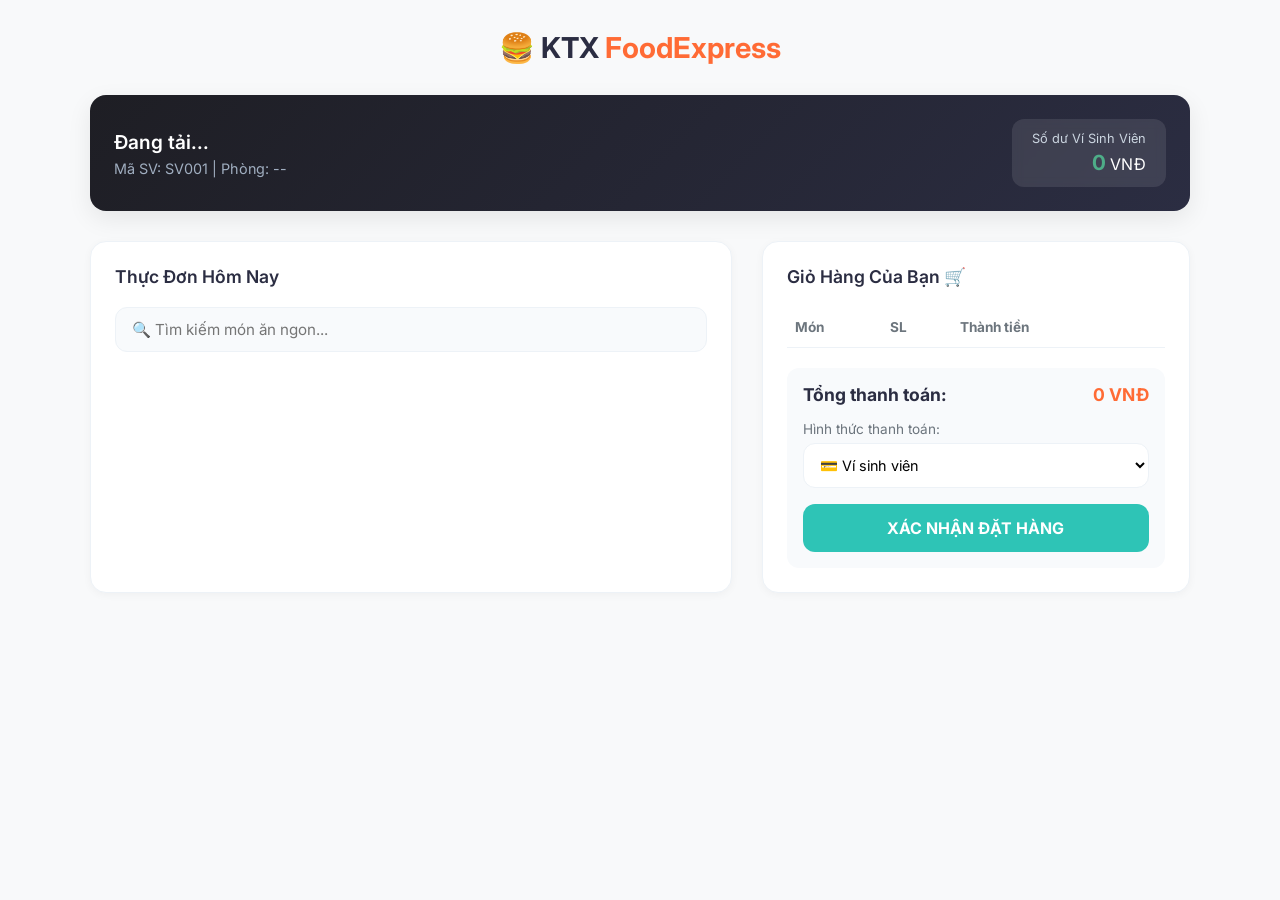
==== frontend/index.html @ 8445f42f "Fix errors and integrate backend with frontend" ====
<!DOCTYPE html>
<html lang="vi">
<head>
    <meta charset="UTF-8">
    <meta name="viewport" content="width=device-width, initial-scale=1.0">
    <title>KTX FoodExpress - Hệ Thống Đặt Đồ Ăn KTX</title>
    <link rel="stylesheet" href="style.css">
</head>
<body>

<div class="container">
    <h1 class="header-title">🍔 KTX <span>FoodExpress</span></h1>

    <div class="user-card">
        <div class="user-info">
            <h3 id="sv-name">Đang tải...</h3>
            <p>Mã SV: <span id="sv-id">SV001</span> | Phòng: <span id="sv-room">--</span></p>
        </div>
        <div class="user-balance">
            <label>Số dư Ví Sinh Viên</label>
            <strong id="sv-balance">0</strong> VNĐ
        </div>
    </div>

    <div class="main-layout">
        <div class="section-card">
            <div class="section-header">
                <h2 class="section-title">Thực Đơn Hôm Nay</h2>
            </div>
            <input type="text" id="search-box" class="search-input" placeholder="🔍 Tìm kiếm món ăn ngon..." onkeyup="searchFood()">
            <div id="food-list" class="food-grid"></div>
        </div>

        <div class="section-card">
            <div class="section-header">
                <h2 class="section-title">Giỏ Hàng Của Bạn 🛒</h2>
            </div>

            <table class="cart-table">
                <thead>
                <tr>
                    <th>Món</th>
                    <th>SL</th>
                    <th>Thành tiền</th>
                    <th></th>
                </tr>
                </thead>
                <tbody id="cart-items"></tbody>
            </table>

            <div class="checkout-box">
                <div class="total-row">
                    <span>Tổng thanh toán:</span>
                    <span id="cart-total" class="total-price">0 VNĐ</span>
                </div>

                <label style="font-size: 0.85rem; color: var(--text-muted); display: block; margin-bottom: 6px;">Hình thức thanh toán:</label>
                <select id="payment-method" class="payment-select">
                    <option value="WALLET">💳 Ví sinh viên</option>
                    <option value="CASH">💵 Tiền mặt khi nhận hàng</option>
                    <option value="BANK">🏦 Chuyển khoản ngân hàng</option>
                </select>

                <button onclick="checkout()" class="btn-checkout">XÁC NHẬN ĐẶT HÀNG</button>
            </div>
        </div>
    </div>
</div>

<script src="app.js"></script>
</body>
</html>
---- frontend/style.css ----
@import url('https://fonts.googleapis.com/css2?family=Inter:wght@300;400;500;600;700&display=swap');

:root {
    --primary-color: #ff6b35;
    --primary-hover: #e85a24;
    --bg-color: #f8f9fa;
    --card-bg: #ffffff;
    --text-main: #2b2d42;
    --text-muted: #6c757d;
    --border-color: #edf2f7;
    --success-color: #2ec4b6;
    --danger-color: #e63946;
    --shadow-sm: 0 2px 8px rgba(0,0,0,0.04);
    --shadow-md: 0 8px 24px rgba(0,0,0,0.08);
    --radius-lg: 16px;
    --radius-md: 12px;
}

* {
    box-sizing: border-box;
    margin: 0;
    padding: 0;
    font-family: 'Inter', sans-serif;
}

body {
    background-color: var(--bg-color);
    color: var(--text-main);
    padding: 30px 20px;
}

.container {
    max-width: 1100px;
    margin: 0 auto;
}

.header-title {
    text-align: center;
    margin-bottom: 30px;
    font-weight: 700;
    font-size: 1.8rem;
    color: var(--text-main);
}

.header-title span {
    color: var(--primary-color);
}

.user-card {
    background: linear-gradient(135deg, #1e1e24 0%, #2b2d42 100%);
    color: #fff;
    padding: 24px;
    border-radius: var(--radius-lg);
    box-shadow: var(--shadow-md);
    display: flex;
    justify-content: space-between;
    align-items: center;
    margin-bottom: 30px;
}

.user-info h3 {
    font-size: 1.2rem;
    margin-bottom: 6px;
    font-weight: 600;
}

.user-info p {
    color: #a0aec0;
    font-size: 0.9rem;
}

.user-balance {
    text-align: right;
    background: rgba(255, 255, 255, 0.1);
    padding: 12px 20px;
    border-radius: var(--radius-md);
    backdrop-filter: blur(5px);
}

.user-balance label {
    display: block;
    font-size: 0.8rem;
    color: #cbd5e0;
    margin-bottom: 4px;
}

.user-balance strong {
    font-size: 1.3rem;
    color: #4ead88;
}

.main-layout {
    display: grid;
    grid-template-columns: 1.8fr 1.2fr;
    gap: 30px;
}

@media (max-width: 850px) {
    .main-layout {
        grid-template-columns: 1fr;
    }
}

.section-card {
    background: var(--card-bg);
    padding: 24px;
    border-radius: var(--radius-lg);
    box-shadow: var(--shadow-sm);
    border: 1px solid var(--border-color);
    margin-bottom: 20px;
}

.section-header {
    display: flex;
    justify-content: space-between;
    align-items: center;
    margin-bottom: 20px;
}

.section-title {
    font-size: 1.1rem;
    font-weight: 600;
}

.search-input {
    width: 100%;
    padding: 12px 16px;
    border: 1px solid var(--border-color);
    border-radius: var(--radius-md);
    outline: none;
    font-size: 0.95rem;
    transition: all 0.2s;
    background: #f8fafc;
    margin-bottom: 20px;
}

.search-input:focus {
    border-color: var(--primary-color);
    background: #fff;
    box-shadow: 0 0 0 3px rgba(255, 107, 53, 0.15);
}

.food-grid {
    display: grid;
    grid-template-columns: repeat(auto-fill, minmax(210px, 1fr));
    gap: 16px;
}

.food-card {
    border: 1px solid var(--border-color);
    border-radius: var(--radius-md);
    padding: 16px;
    transition: all 0.25s ease;
    display: flex;
    flex-direction: column;
    justify-content: space-between;
    background: #fff;
}

.food-card:hover {
    transform: translateY(-4px);
    box-shadow: var(--shadow-md);
    border-color: transparent;
}

.food-title {
    font-weight: 600;
    font-size: 1rem;
    margin-bottom: 6px;
}

.food-price {
    font-weight: 700;
    color: var(--primary-color);
    font-size: 1.05rem;
    margin-bottom: 12px;
}

.btn-add {
    width: 100%;
    padding: 10px;
    background-color: var(--primary-color);
    color: white;
    border: none;
    border-radius: var(--radius-md);
    font-weight: 600;
    cursor: pointer;
    transition: background 0.2s;
}

.btn-add:hover {
    background-color: var(--primary-hover);
}

.btn-add:disabled {
    background-color: #cbd5e0;
    cursor: not-allowed;
}

.cart-table {
    width: 100%;
    border-collapse: collapse;
    margin-bottom: 20px;
}

.cart-table th {
    text-align: left;
    padding: 12px 8px;
    color: var(--text-muted);
    font-size: 0.85rem;
    border-bottom: 1px solid var(--border-color);
}

.cart-table td {
    padding: 12px 8px;
    font-size: 0.9rem;
    border-bottom: 1px solid var(--border-color);
}

.btn-delete {
    background: none;
    border: none;
    color: var(--danger-color);
    cursor: pointer;
    font-weight: 600;
    font-size: 0.85rem;
}

.checkout-box {
    background: #f8fafc;
    padding: 16px;
    border-radius: var(--radius-md);
    margin-top: 10px;
}

.total-row {
    display: flex;
    justify-content: space-between;
    font-size: 1.1rem;
    font-weight: 700;
    margin-bottom: 16px;
}

.total-price {
    color: var(--primary-color);
}

.payment-select {
    width: 100%;
    padding: 12px;
    border: 1px solid var(--border-color);
    border-radius: var(--radius-md);
    outline: none;
    margin-bottom: 16px;
    background: #fff;
    font-size: 0.9rem;
}

.btn-checkout {
    width: 100%;
    padding: 14px;
    background-color: var(--success-color);
    color: white;
    border: none;
    border-radius: var(--radius-md);
    font-size: 1rem;
    font-weight: 700;
    cursor: pointer;
    transition: opacity 0.2s;
}

.btn-checkout:hover {
    opacity: 0.9;
}
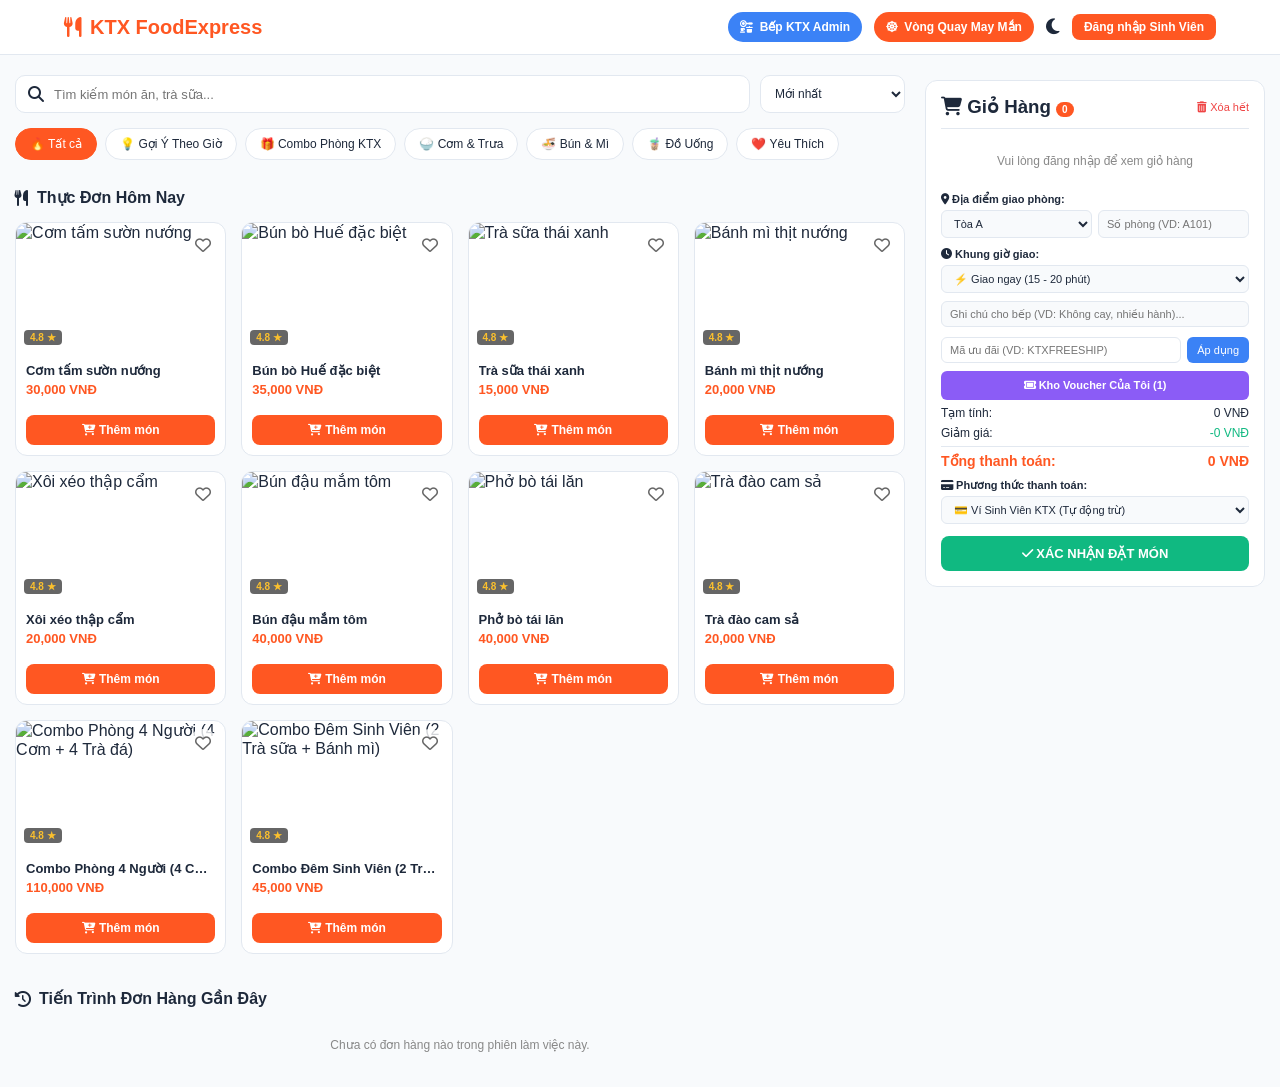
==== commit 54cb8570: "Update: Fix backend handlers, static files and UI integration" ====
--- a/frontend/index.html
+++ b/frontend/index.html
@@ -5,64 +5,291 @@
     <meta name="viewport" content="width=device-width, initial-scale=1.0">
     <title>KTX FoodExpress - Hệ Thống Đặt Đồ Ăn KTX</title>
     <link rel="stylesheet" href="style.css">
+    <link href="https://cdnjs.cloudflare.com/ajax/libs/font-awesome/6.4.0/css/all.min.css" rel="stylesheet">
 </head>
 <body>
+<div id="toast-container"></div>
+
+<header class="header">
+    <div class="header-left">
+        <div class="logo">
+            <i class="fa-solid fa-utensils"></i>
+            <span>KTX <strong>FoodExpress</strong></span>
+        </div>
+    </div>
+
+    <div class="header-right">
+        <a href="admin.html" class="btn-admin-link">
+            <i class="fa-solid fa-kitchen-set"></i> Bếp KTX Admin
+        </a>
+
+        <button class="btn-wheel" onclick="openWheelModal()">
+            <i class="fa-solid fa-dharmachakra"></i> Vòng Quay May Mắn
+        </button>
+
+        <button id="theme-btn" class="theme-toggle" onclick="toggleTheme()">
+            <i class="fa-solid fa-moon"></i>
+        </button>
+
+        <div id="auth-buttons">
+            <button class="btn-login" onclick="openLoginModal()">Đăng nhập Sinh Viên</button>
+        </div>
+
+        <div id="user-info" class="user-profile" style="display: none;">
+            <i class="fa-solid fa-circle-user avatar-icon"></i>
+            <div class="user-details">
+                <span id="sv-name" class="sv-name">--</span>
+                <small>MSSV: <span id="sv-id">--</span> | Phòng: <span id="sv-room">--</span></small>
+            </div>
+            <div class="wallet-badge" onclick="openWalletHistoryModal()">
+                <i class="fa-solid fa-wallet"></i>
+                <span id="sv-balance">0 VNĐ</span>
+            </div>
+            <button class="btn-topup" onclick="openTopupModal()"><i class="fa-solid fa-plus"></i> Nạp tiền</button>
+            <button class="btn-logout" onclick="logout()"><i class="fa-solid fa-right-from-bracket"></i></button>
+        </div>
+    </div>
+</header>
 
 <div class="container">
-    <h1 class="header-title">🍔 KTX <span>FoodExpress</span></h1>
-
-    <div class="user-card">
-        <div class="user-info">
-            <h3 id="sv-name">Đang tải...</h3>
-            <p>Mã SV: <span id="sv-id">SV001</span> | Phòng: <span id="sv-room">--</span></p>
-        </div>
-        <div class="user-balance">
-            <label>Số dư Ví Sinh Viên</label>
-            <strong id="sv-balance">0</strong> VNĐ
-        </div>
-    </div>
-
-    <div class="main-layout">
-        <div class="section-card">
-            <div class="section-header">
-                <h2 class="section-title">Thực Đơn Hôm Nay</h2>
-            </div>
-            <input type="text" id="search-box" class="search-input" placeholder="🔍 Tìm kiếm món ăn ngon..." onkeyup="searchFood()">
-            <div id="food-list" class="food-grid"></div>
-        </div>
-
-        <div class="section-card">
-            <div class="section-header">
-                <h2 class="section-title">Giỏ Hàng Của Bạn 🛒</h2>
-            </div>
-
-            <table class="cart-table">
-                <thead>
-                <tr>
-                    <th>Món</th>
-                    <th>SL</th>
-                    <th>Thành tiền</th>
-                    <th></th>
-                </tr>
-                </thead>
-                <tbody id="cart-items"></tbody>
-            </table>
-
-            <div class="checkout-box">
-                <div class="total-row">
-                    <span>Tổng thanh toán:</span>
-                    <span id="cart-total" class="total-price">0 VNĐ</span>
-                </div>
-
-                <label style="font-size: 0.85rem; color: var(--text-muted); display: block; margin-bottom: 6px;">Hình thức thanh toán:</label>
-                <select id="payment-method" class="payment-select">
-                    <option value="WALLET">💳 Ví sinh viên</option>
-                    <option value="CASH">💵 Tiền mặt khi nhận hàng</option>
-                    <option value="BANK">🏦 Chuyển khoản ngân hàng</option>
-                </select>
-
-                <button onclick="checkout()" class="btn-checkout">XÁC NHẬN ĐẶT HÀNG</button>
-            </div>
+    <main class="menu-section">
+        <div class="search-sort-bar">
+            <div class="search-box">
+                <i class="fa-solid fa-magnifying-glass"></i>
+                <input type="text" id="search-input" placeholder="Tìm kiếm món ăn, trà sữa..." onkeyup="filterFoods()">
+            </div>
+            <select id="sort-select" class="sort-select" onchange="filterFoods()">
+                <option value="DEFAULT">Mới nhất</option>
+                <option value="ASC">Giá: Thấp đến Cao</option>
+                <option value="DESC">Giá: Cao đến Thấp</option>
+            </select>
+        </div>
+
+        <div class="category-tabs">
+            <button class="tab-btn active" onclick="filterCategory('ALL', this)">🔥 Tất cả</button>
+            <button class="tab-btn" onclick="filterCategory('SMART', this)">💡 Gợi Ý Theo Giờ</button>
+            <button class="tab-btn" onclick="filterCategory('COMBO', this)">🎁 Combo Phòng KTX</button>
+            <button class="tab-btn" onclick="filterCategory('COM', this)">🍚 Cơm & Trưa</button>
+            <button class="tab-btn" onclick="filterCategory('BUN', this)">🍜 Bún & Mì</button>
+            <button class="tab-btn" onclick="filterCategory('DRINK', this)">🧋 Đồ Uống</button>
+            <button class="tab-btn" onclick="filterCategory('FAV', this)">❤️ Yêu Thích</button>
+        </div>
+
+        <h2 class="section-title"><i class="fa-solid fa-utensils"></i> Thực Đơn Hôm Nay</h2>
+        <div id="food-list" class="food-grid"></div>
+
+        <h2 class="section-title" style="margin-top: 35px;"><i class="fa-solid fa-clock-rotate-left"></i> Tiến Trình Đơn Hàng Gần Đây</h2>
+        <div id="history-list" class="history-container">
+            <p class="empty-text">Chưa có đơn hàng nào trong phiên làm việc này.</p>
+        </div>
+    </main>
+
+    <aside class="cart-section">
+        <div class="cart-card">
+            <div class="cart-header">
+                <h3><i class="fa-solid fa-cart-shopping"></i> Giỏ Hàng <span id="cart-count-badge" class="badge">0</span></h3>
+                <button class="btn-clear" onclick="clearCart()"><i class="fa-solid fa-trash-can"></i> Xóa hết</button>
+            </div>
+
+            <div id="cart-items" class="cart-items-list">
+                <p class="empty-text">Vui lòng đăng nhập để xem giỏ hàng</p>
+            </div>
+
+            <div class="cart-summary">
+                <div class="delivery-info">
+                    <label><i class="fa-solid fa-location-dot"></i> Địa điểm giao phòng:</label>
+                    <div class="room-inputs">
+                        <select id="building-select">
+                            <option value="A">Tòa A</option>
+                            <option value="B">Tòa B</option>
+                            <option value="C">Tòa C</option>
+                        </select>
+                        <input type="text" id="room-input" placeholder="Số phòng (VD: A101)">
+                    </div>
+                </div>
+
+                <div class="delivery-time-box">
+                    <label><i class="fa-solid fa-clock"></i> Khung giờ giao:</label>
+                    <select id="delivery-time">
+                        <option value="ASAP">⚡ Giao ngay (15 - 20 phút)</option>
+                        <option value="11:30">Trưa (11:30)</option>
+                        <option value="17:30">Tối (17:30)</option>
+                        <option value="22:00">Đêm (22:00)</option>
+                    </select>
+                </div>
+
+                <div class="order-note-box">
+                    <input type="text" id="order-note" placeholder="Ghi chú cho bếp (VD: Không cay, nhiều hành)...">
+                </div>
+
+                <div class="cart-voucher">
+                    <input type="text" id="voucher-code" placeholder="Mã ưu đãi (VD: KTXFREESHIP)">
+                    <button class="btn-apply" onclick="applyVoucher()">Áp dụng</button>
+                </div>
+                <button class="btn-spin-wheel" style="background: #8b5cf6; margin-top: 8px;" onclick="openVoucherWalletModal()">
+                    <i class="fa-solid fa-ticket"></i> Kho Voucher Của Tôi (<span id="voucher-count">0</span>)
+                </button>
+
+                <div class="summary-line"><span>Tạm tính:</span><span id="cart-subtotal">0 VNĐ</span></div>
+                <div class="summary-line"><span>Giảm giá:</span><span id="cart-discount" style="color:#10b981;">-0 VNĐ</span></div>
+                <div class="summary-line total-line"><span>Tổng thanh toán:</span><span id="cart-total">0 VNĐ</span></div>
+
+                <div class="payment-method-box">
+                    <label><i class="fa-solid fa-credit-card"></i> Phương thức thanh toán:</label>
+                    <select id="payment-method">
+                        <option value="WALLET">💳 Ví Sinh Viên KTX (Tự động trừ)</option>
+                        <option value="BANK">📲 Chuyển Khoản QR (VietQR)</option>
+                        <option value="CASH">💵 Tiền Mặt Khi Nhận Món</option>
+                    </select>
+                </div>
+
+                <button class="btn-checkout" onclick="checkout()"><i class="fa-solid fa-check"></i> XÁC NHẬN ĐẶT MÓN</button>
+            </div>
+        </div>
+    </aside>
+</div>
+
+<!-- MODAL ĐĂNG NHẬP -->
+<div id="login-modal" class="modal">
+    <div class="modal-content">
+        <div class="modal-header">
+            <h3><i class="fa-solid fa-user-gear"></i> Đăng Nhập Sinh Viên KTX</h3>
+            <span class="close-btn" onclick="closeModal('login-modal')">&times;</span>
+        </div>
+        <div class="modal-body">
+            <label>Nhập Mã Sinh Viên (MSSV):</label>
+            <input type="text" id="login-id" placeholder="VD: SV001, SV002..." style="width: 100%; padding: 10px; margin-top: 6px; border-radius: 8px; border: 1px solid var(--border-color);">
+        </div>
+        <div class="modal-footer">
+            <button class="btn-checkout" onclick="handleLogin()">Đăng nhập ngay</button>
+        </div>
+    </div>
+</div>
+
+<!-- MODAL VÒNG QUAY MAY MẮN (CANVAS XE XOAY) -->
+<div id="wheel-modal" class="modal">
+    <div class="modal-content" style="text-align: center; max-width: 420px;">
+        <div class="modal-header">
+            <h3><i class="fa-solid fa-dharmachakra" style="color: #ff5722;"></i> Vòng Quay May Mắn KTX</h3>
+            <span class="close-btn" onclick="closeModal('wheel-modal')">&times;</span>
+        </div>
+        <div class="modal-body" style="display: flex; flex-direction: column; align-items: center;">
+            <p style="font-size: 12px; color: #666; margin-bottom: 12px;">Xoay bánh xe để săn Voucher giảm giá tự động lưu vào Kho!</p>
+            <div style="position: relative; width: 280px; height: 280px; margin-bottom: 15px;">
+                <div style="position: absolute; top: -12px; left: 50%; transform: translateX(-50%); width: 0; height: 0; border-left: 10px solid transparent; border-right: 10px solid transparent; border-top: 18px solid #ef4444; z-index: 10;"></div>
+                <canvas id="wheel-canvas" width="280" height="280" style="border-radius: 50%; box-shadow: 0 4px 15px rgba(0,0,0,0.15); transition: transform 4s cubic-bezier(0.15, 0.99, 0.18, 1);"></canvas>
+            </div>
+            <div id="wheel-display" style="font-size: 15px; font-weight: bold; color: var(--primary-color); margin-bottom: 12px; min-height: 22px;">
+                🎯 Bấm QUAY NGAY để nhận quà
+            </div>
+            <button id="btn-spin" class="btn-checkout" onclick="spinWheel()">🎉 QUAY NGAY</button>
+        </div>
+    </div>
+</div>
+
+<!-- MODAL KHO VOUCHER -->
+<div id="voucher-wallet-modal" class="modal">
+    <div class="modal-content" style="max-width: 400px;">
+        <div class="modal-header">
+            <h3><i class="fa-solid fa-ticket" style="color: #8b5cf6;"></i> Kho Voucher Của Tôi</h3>
+            <span class="close-btn" onclick="closeModal('voucher-wallet-modal')">&times;</span>
+        </div>
+        <div class="modal-body">
+            <div id="voucher-wallet-list" style="display: flex; flex-direction: column; gap: 10px; max-height: 300px; overflow-y: auto;"></div>
+        </div>
+        <div class="modal-footer" style="margin-top: 15px; text-align: right;">
+            <button class="btn-secondary" onclick="closeModal('voucher-wallet-modal')">Đóng</button>
+        </div>
+    </div>
+</div>
+
+<!-- MODAL CHI TIẾT MÓN ĂN & TOPPING -->
+<div id="food-detail-modal" class="modal">
+    <div class="modal-content">
+        <div class="modal-header">
+            <h3>Chi Tiết Món Ăn</h3>
+            <span class="close-btn" onclick="closeModal('food-detail-modal')">&times;</span>
+        </div>
+        <div class="modal-body" id="food-detail-body"></div>
+        <div class="modal-footer">
+            <button class="btn-checkout" onclick="addCurrentFoodWithToppings()">Cập Nhật Giỏ Hàng</button>
+            <button class="btn-secondary" onclick="closeModal('food-detail-modal')">Đóng</button>
+        </div>
+    </div>
+</div>
+
+<!-- MODAL NẠP TIỀN -->
+<div id="topup-modal" class="modal">
+    <div class="modal-content">
+        <div class="modal-header">
+            <h3><i class="fa-solid fa-wallet"></i> Nạp Tiền Vào Ví KTX</h3>
+            <span class="close-btn" onclick="closeModal('topup-modal')">&times;</span>
+        </div>
+        <div class="modal-body" style="text-align: center;">
+            <p style="font-size: 13px; color: #666; margin-bottom: 12px;">Chọn nhanh mệnh giá cần nạp vào tài khoản sinh viên:</p>
+            <div style="display: grid; grid-template-columns: 1fr 1fr; gap: 10px;">
+                <button class="btn-topup-option" onclick="topupBalance(20000)">+20.000 VNĐ</button>
+                <button class="btn-topup-option" onclick="topupBalance(50000)">+50.000 VNĐ</button>
+                <button class="btn-topup-option" onclick="topupBalance(100000)">+100.000 VNĐ</button>
+                <button class="btn-topup-option" onclick="topupBalance(200000)">+200.000 VNĐ</button>
+            </div>
+        </div>
+    </div>
+</div>
+
+<!-- MODAL LỊCH SỬ VÍ TIỀN -->
+<div id="wallet-history-modal" class="modal">
+    <div class="modal-content">
+        <div class="modal-header">
+            <h3><i class="fa-solid fa-clock-rotate-left"></i> Biến Động Số Dư Ví KTX</h3>
+            <span class="close-btn" onclick="closeModal('wallet-history-modal')">&times;</span>
+        </div>
+        <div class="modal-body">
+            <div id="wallet-history-list" class="wallet-history-list"></div>
+        </div>
+    </div>
+</div>
+
+<!-- MODAL HÓA ĐƠN XÁC NHẬN -->
+<div id="order-modal" class="modal">
+    <div class="modal-content">
+        <div class="modal-header">
+            <h3><i class="fa-solid fa-circle-check" style="color: #10b981;"></i> Đặt Hàng Thành Công!</h3>
+            <span class="close-btn" onclick="closeModal('order-modal')">&times;</span>
+        </div>
+        <div class="modal-body">
+            <div id="invoice-details"></div>
+            <div id="qr-box" style="display:none; text-align:center; margin-top:15px;">
+                <p style="font-size:12px; color:#666;">Quét mã VietQR để thanh toán cho nhà bếp:</p>
+                <img id="vietqr-img" src="" alt="VietQR" style="width:180px; border-radius:8px; border:1px solid #ddd;">
+            </div>
+        </div>
+        <div class="modal-footer">
+            <button class="btn-checkout" onclick="closeModal('order-modal')">Theo dõi đơn hàng</button>
+        </div>
+    </div>
+</div>
+
+<!-- MODAL ĐÁNH GIÁ MÓN ĂN -->
+<div id="review-modal" class="modal">
+    <div class="modal-content">
+        <div class="modal-header">
+            <h3>Đánh Giá Món Ăn Bếp KTX</h3>
+            <span class="close-btn" onclick="closeModal('review-modal')">&times;</span>
+        </div>
+        <div class="modal-body" style="text-align: center;">
+            <p id="review-order-id" style="font-weight: bold; margin-bottom: 10px;"></p>
+            <div style="font-size: 24px; color: #fbc02d; margin-bottom: 15px;">
+                <i class="fa-solid fa-star star-btn" onclick="setRating(1)"></i>
+                <i class="fa-solid fa-star star-btn" onclick="setRating(2)"></i>
+                <i class="fa-solid fa-star star-btn" onclick="setRating(3)"></i>
+                <i class="fa-solid fa-star star-btn" onclick="setRating(4)"></i>
+                <i class="fa-solid fa-star star-btn" onclick="setRating(5)"></i>
+            </div>
+            <textarea id="review-text" placeholder="Hãy để lại ý kiến đóng góp cho nhà bếp nhé..." style="width: 100%; height: 80px; padding: 8px; border-radius: 8px; border: 1px solid var(--border-color);"></textarea>
+        </div>
+        <div class="modal-footer">
+            <button class="btn-checkout" onclick="submitReview()">Gửi Đánh Giá</button>
         </div>
     </div>
 </div>
--- a/frontend/style.css
+++ b/frontend/style.css
@@ -1,274 +1,562 @@
-@import url('https://fonts.googleapis.com/css2?family=Inter:wght@300;400;500;600;700&display=swap');
-
 :root {
-    --primary-color: #ff6b35;
-    --primary-hover: #e85a24;
-    --bg-color: #f8f9fa;
+    --primary-color: #ff5722;
+    --primary-hover: #e64a19;
+    --bg-color: #f8fafc;
     --card-bg: #ffffff;
-    --text-main: #2b2d42;
-    --text-muted: #6c757d;
-    --border-color: #edf2f7;
-    --success-color: #2ec4b6;
-    --danger-color: #e63946;
-    --shadow-sm: 0 2px 8px rgba(0,0,0,0.04);
-    --shadow-md: 0 8px 24px rgba(0,0,0,0.08);
-    --radius-lg: 16px;
-    --radius-md: 12px;
+    --text-color: #1e293b;
+    --border-color: #e2e8f0;
+}
+
+[data-theme="dark"] {
+    --bg-color: #0f172a;
+    --card-bg: #1e293b;
+    --text-color: #f8fafc;
+    --border-color: #334155;
 }
 
 * {
-    box-sizing: border-box;
     margin: 0;
     padding: 0;
-    font-family: 'Inter', sans-serif;
+    box-sizing: border-box;
+    font-family: 'Segoe UI', Tahoma, Geneva, Verdana, sans-serif;
 }
 
 body {
     background-color: var(--bg-color);
-    color: var(--text-main);
-    padding: 30px 20px;
-}
+    color: var(--text-color);
+    transition: all 0.3s ease;
+}
+
+.header {
+    background: var(--card-bg);
+    border-bottom: 1px solid var(--border-color);
+    padding: 12px 5%;
+    display: flex;
+    justify-content: space-between;
+    align-items: center;
+    position: sticky;
+    top: 0;
+    z-index: 100;
+}
+
+.logo {
+    font-size: 20px;
+    font-weight: bold;
+    color: var(--primary-color);
+    display: flex;
+    align-items: center;
+    gap: 8px;
+}
+
+.header-right {
+    display: flex;
+    align-items: center;
+    gap: 12px;
+}
+
+.btn-admin-link, .btn-wheel {
+    text-decoration: none;
+    font-size: 12px;
+    font-weight: bold;
+    padding: 8px 12px;
+    border-radius: 20px;
+    border: none;
+    cursor: pointer;
+    display: flex;
+    align-items: center;
+    gap: 6px;
+}
+
+.btn-admin-link { background: #3b82f6; color: white; }
+.btn-wheel { background: var(--primary-color); color: white; }
+
+.theme-toggle {
+    background: none;
+    border: none;
+    color: var(--text-color);
+    font-size: 18px;
+    cursor: pointer;
+}
+
+.user-profile {
+    display: flex;
+    align-items: center;
+    gap: 10px;
+    background: var(--bg-color);
+    padding: 4px 12px;
+    border-radius: 20px;
+    border: 1px solid var(--border-color);
+}
+
+.avatar-icon { font-size: 24px; color: var(--primary-color); }
+
+.user-details {
+    display: flex;
+    flex-direction: column;
+    font-size: 11px;
+}
+
+.sv-name { font-weight: bold; font-size: 12px; }
+
+.wallet-badge {
+    background: #10b981;
+    color: white;
+    padding: 4px 10px;
+    border-radius: 12px;
+    font-size: 11px;
+    font-weight: bold;
+    cursor: pointer;
+}
+
+.btn-topup, .btn-logout, .btn-login {
+    border: none;
+    padding: 6px 12px;
+    border-radius: 8px;
+    cursor: pointer;
+    font-size: 12px;
+    font-weight: bold;
+}
+
+.btn-login { background: var(--primary-color); color: white; }
+.btn-topup { background: #3b82f6; color: white; }
+.btn-logout { background: #ef4444; color: white; }
 
 .container {
-    max-width: 1100px;
-    margin: 0 auto;
-}
-
-.header-title {
-    text-align: center;
-    margin-bottom: 30px;
-    font-weight: 700;
-    font-size: 1.8rem;
-    color: var(--text-main);
-}
-
-.header-title span {
-    color: var(--primary-color);
-}
-
-.user-card {
-    background: linear-gradient(135deg, #1e1e24 0%, #2b2d42 100%);
-    color: #fff;
-    padding: 24px;
-    border-radius: var(--radius-lg);
-    box-shadow: var(--shadow-md);
-    display: flex;
-    justify-content: space-between;
-    align-items: center;
-    margin-bottom: 30px;
-}
-
-.user-info h3 {
-    font-size: 1.2rem;
-    margin-bottom: 6px;
-    font-weight: 600;
-}
-
-.user-info p {
-    color: #a0aec0;
-    font-size: 0.9rem;
-}
-
-.user-balance {
-    text-align: right;
-    background: rgba(255, 255, 255, 0.1);
-    padding: 12px 20px;
-    border-radius: var(--radius-md);
-    backdrop-filter: blur(5px);
-}
-
-.user-balance label {
-    display: block;
-    font-size: 0.8rem;
-    color: #cbd5e0;
-    margin-bottom: 4px;
-}
-
-.user-balance strong {
-    font-size: 1.3rem;
-    color: #4ead88;
-}
-
-.main-layout {
+    max-width: 1280px;
+    margin: 20px auto;
+    padding: 0 15px;
     display: grid;
-    grid-template-columns: 1.8fr 1.2fr;
-    gap: 30px;
-}
-
-@media (max-width: 850px) {
-    .main-layout {
-        grid-template-columns: 1fr;
-    }
-}
-
-.section-card {
-    background: var(--card-bg);
-    padding: 24px;
-    border-radius: var(--radius-lg);
-    box-shadow: var(--shadow-sm);
-    border: 1px solid var(--border-color);
+    grid-template-columns: 1fr 340px;
+    gap: 20px;
+}
+
+.search-sort-bar {
+    display: flex;
+    gap: 10px;
+    margin-bottom: 15px;
+}
+
+.search-box {
+    flex: 1;
+    display: flex;
+    align-items: center;
+    background: var(--card-bg);
+    border: 1px solid var(--border-color);
+    border-radius: 10px;
+    padding: 0 12px;
+}
+
+.search-box input {
+    width: 100%;
+    padding: 10px;
+    border: none;
+    outline: none;
+    background: transparent;
+    color: var(--text-color);
+    font-size: 13px;
+}
+
+.sort-select {
+    padding: 10px;
+    border-radius: 10px;
+    border: 1px solid var(--border-color);
+    background: var(--card-bg);
+    color: var(--text-color);
+    font-size: 12px;
+}
+
+.category-tabs {
+    display: flex;
+    gap: 8px;
+    overflow-x: auto;
+    padding-bottom: 8px;
     margin-bottom: 20px;
 }
 
-.section-header {
-    display: flex;
-    justify-content: space-between;
-    align-items: center;
-    margin-bottom: 20px;
+.tab-btn {
+    padding: 8px 14px;
+    border-radius: 20px;
+    border: 1px solid var(--border-color);
+    background: var(--card-bg);
+    color: var(--text-color);
+    cursor: pointer;
+    white-space: nowrap;
+    font-size: 12px;
+    font-weight: 500;
+}
+
+.tab-btn.active {
+    background: var(--primary-color);
+    color: white;
+    border-color: var(--primary-color);
 }
 
 .section-title {
-    font-size: 1.1rem;
-    font-weight: 600;
-}
-
-.search-input {
-    width: 100%;
-    padding: 12px 16px;
-    border: 1px solid var(--border-color);
-    border-radius: var(--radius-md);
-    outline: none;
-    font-size: 0.95rem;
-    transition: all 0.2s;
-    background: #f8fafc;
-    margin-bottom: 20px;
-}
-
-.search-input:focus {
-    border-color: var(--primary-color);
-    background: #fff;
-    box-shadow: 0 0 0 3px rgba(255, 107, 53, 0.15);
+    font-size: 16px;
+    margin-bottom: 15px;
+    display: flex;
+    align-items: center;
+    gap: 8px;
 }
 
 .food-grid {
     display: grid;
     grid-template-columns: repeat(auto-fill, minmax(210px, 1fr));
-    gap: 16px;
+    gap: 15px;
 }
 
 .food-card {
-    border: 1px solid var(--border-color);
-    border-radius: var(--radius-md);
-    padding: 16px;
-    transition: all 0.25s ease;
+    background: var(--card-bg);
+    border: 1px solid var(--border-color);
+    border-radius: 12px;
+    overflow: hidden;
     display: flex;
     flex-direction: column;
     justify-content: space-between;
-    background: #fff;
-}
-
-.food-card:hover {
-    transform: translateY(-4px);
-    box-shadow: var(--shadow-md);
-    border-color: transparent;
-}
+    transition: transform 0.2s;
+}
+
+.food-card:hover { transform: translateY(-3px); }
+
+.food-img-holder {
+    position: relative;
+    height: 130px;
+    cursor: pointer;
+}
+
+.food-img-holder img {
+    width: 100%;
+    height: 100%;
+    object-fit: cover;
+}
+
+.fav-icon {
+    position: absolute;
+    top: 8px;
+    right: 8px;
+    background: rgba(255, 255, 255, 0.8);
+    padding: 6px;
+    border-radius: 50%;
+    color: #666;
+    cursor: pointer;
+}
+
+.fav-icon.active { color: #ef4444; }
+
+.food-rating {
+    position: absolute;
+    bottom: 8px;
+    left: 8px;
+    background: rgba(0, 0, 0, 0.6);
+    color: #fbc02d;
+    padding: 2px 6px;
+    border-radius: 4px;
+    font-size: 10px;
+    font-weight: bold;
+}
+
+.food-info { padding: 10px; }
 
 .food-title {
-    font-weight: 600;
-    font-size: 1rem;
-    margin-bottom: 6px;
+    font-size: 13px;
+    font-weight: bold;
+    margin-bottom: 4px;
+    white-space: nowrap;
+    overflow: hidden;
+    text-overflow: ellipsis;
 }
 
 .food-price {
-    font-weight: 700;
     color: var(--primary-color);
-    font-size: 1.05rem;
-    margin-bottom: 12px;
+    font-weight: bold;
+    font-size: 13px;
 }
 
 .btn-add {
+    margin: 8px 10px 10px 10px;
+    padding: 8px;
+    background: var(--primary-color);
+    color: white;
+    border: none;
+    border-radius: 8px;
+    cursor: pointer;
+    font-weight: bold;
+    font-size: 12px;
+}
+
+.btn-add:disabled { background: #cbd5e1; cursor: not-allowed; }
+
+.cart-card {
+    background: var(--card-bg);
+    border: 1px solid var(--border-color);
+    border-radius: 12px;
+    padding: 15px;
+    position: sticky;
+    top: 80px;
+}
+
+.cart-header {
+    display: flex;
+    justify-content: space-between;
+    align-items: center;
+    padding-bottom: 10px;
+    border-bottom: 1px solid var(--border-color);
+}
+
+.badge {
+    background: var(--primary-color);
+    color: white;
+    padding: 2px 6px;
+    border-radius: 10px;
+    font-size: 10px;
+}
+
+.btn-clear {
+    background: none;
+    border: none;
+    color: #ef4444;
+    cursor: pointer;
+    font-size: 11px;
+}
+
+.cart-items-list {
+    max-height: 220px;
+    overflow-y: auto;
+    margin: 10px 0;
+}
+
+.cart-item {
+    display: flex;
+    justify-content: space-between;
+    align-items: center;
+    padding: 8px 0;
+    border-bottom: 1px dashed var(--border-color);
+    font-size: 12px;
+}
+
+.cart-item-title { font-weight: 500; }
+.cart-item-price { color: var(--primary-color); font-weight: bold; }
+
+.qty-controls {
+    display: flex;
+    align-items: center;
+    gap: 6px;
+}
+
+.qty-btn {
+    width: 22px;
+    height: 22px;
+    border-radius: 4px;
+    border: 1px solid var(--border-color);
+    background: var(--bg-color);
+    cursor: pointer;
+    font-weight: bold;
+}
+
+.empty-text {
+    text-align: center;
+    color: #888;
+    font-size: 12px;
+    padding: 15px 0;
+}
+
+.delivery-info, .delivery-time-box, .payment-method-box {
+    margin-top: 10px;
+    font-size: 11px;
+}
+
+.delivery-info label, .delivery-time-box label, .payment-method-box label {
+    font-weight: bold;
+    display: block;
+    margin-bottom: 4px;
+}
+
+.room-inputs {
+    display: flex;
+    gap: 6px;
+}
+
+.room-inputs select, .room-inputs input, .delivery-time-box select, .payment-method-box select, .order-note-box input {
+    width: 100%;
+    padding: 6px 8px;
+    border-radius: 6px;
+    border: 1px solid var(--border-color);
+    background: var(--bg-color);
+    color: var(--text-color);
+    font-size: 11px;
+}
+
+.order-note-box { margin-top: 8px; }
+
+.cart-voucher {
+    display: flex;
+    gap: 6px;
+    margin-top: 10px;
+}
+
+.cart-voucher input {
+    flex: 1;
+    padding: 6px 8px;
+    border-radius: 6px;
+    border: 1px solid var(--border-color);
+    font-size: 11px;
+}
+
+.btn-apply {
+    padding: 6px 10px;
+    background: #3b82f6;
+    color: white;
+    border: none;
+    border-radius: 6px;
+    cursor: pointer;
+    font-size: 11px;
+}
+
+.btn-spin-wheel {
+    width: 100%;
+    padding: 8px;
+    color: white;
+    border: none;
+    border-radius: 6px;
+    font-weight: bold;
+    font-size: 11px;
+    cursor: pointer;
+}
+
+.summary-line {
+    display: flex;
+    justify-content: space-between;
+    font-size: 12px;
+    margin-top: 6px;
+}
+
+.total-line {
+    font-weight: bold;
+    font-size: 14px;
+    color: var(--primary-color);
+    padding-top: 6px;
+    border-top: 1px solid var(--border-color);
+}
+
+.btn-checkout {
     width: 100%;
     padding: 10px;
-    background-color: var(--primary-color);
-    color: white;
-    border: none;
-    border-radius: var(--radius-md);
-    font-weight: 600;
-    cursor: pointer;
-    transition: background 0.2s;
-}
-
-.btn-add:hover {
-    background-color: var(--primary-hover);
-}
-
-.btn-add:disabled {
-    background-color: #cbd5e0;
-    cursor: not-allowed;
-}
-
-.cart-table {
+    background: #10b981;
+    color: white;
+    border: none;
+    border-radius: 8px;
+    font-weight: bold;
+    font-size: 13px;
+    cursor: pointer;
+    margin-top: 12px;
+}
+
+.btn-secondary {
+    padding: 8px 14px;
+    background: #64748b;
+    color: white;
+    border: none;
+    border-radius: 8px;
+    cursor: pointer;
+    font-size: 12px;
+}
+
+.modal {
+    display: none;
+    position: fixed;
+    top: 0;
+    left: 0;
     width: 100%;
-    border-collapse: collapse;
-    margin-bottom: 20px;
-}
-
-.cart-table th {
-    text-align: left;
-    padding: 12px 8px;
-    color: var(--text-muted);
-    font-size: 0.85rem;
-    border-bottom: 1px solid var(--border-color);
-}
-
-.cart-table td {
-    padding: 12px 8px;
-    font-size: 0.9rem;
-    border-bottom: 1px solid var(--border-color);
-}
-
-.btn-delete {
-    background: none;
-    border: none;
-    color: var(--danger-color);
-    cursor: pointer;
-    font-weight: 600;
-    font-size: 0.85rem;
-}
-
-.checkout-box {
-    background: #f8fafc;
-    padding: 16px;
-    border-radius: var(--radius-md);
+    height: 100%;
+    background: rgba(0, 0, 0, 0.5);
+    z-index: 1000;
+    justify-content: center;
+    align-items: center;
+}
+
+.modal-content {
+    background: var(--card-bg);
+    width: 90%;
+    max-width: 450px;
+    border-radius: 12px;
+    padding: 20px;
+    box-shadow: 0 10px 25px rgba(0,0,0,0.2);
+}
+
+.modal-header {
+    display: flex;
+    justify-content: space-between;
+    align-items: center;
+    margin-bottom: 12px;
+}
+
+.close-btn {
+    font-size: 20px;
+    cursor: pointer;
+    color: #888;
+}
+
+#toast-container {
+    position: fixed;
+    bottom: 20px;
+    right: 20px;
+    z-index: 2000;
+}
+
+.toast {
+    background: #1e293b;
+    color: white;
+    padding: 10px 16px;
+    border-radius: 8px;
+    margin-top: 8px;
+    font-size: 12px;
+    box-shadow: 0 4px 12px rgba(0,0,0,0.15);
+}
+
+.history-card {
+    background: var(--card-bg);
+    border: 1px solid var(--border-color);
+    padding: 12px;
+    border-radius: 10px;
+    margin-bottom: 10px;
+}
+
+.progress-tracker {
+    display: flex;
+    justify-content: space-between;
     margin-top: 10px;
-}
-
-.total-row {
-    display: flex;
-    justify-content: space-between;
-    font-size: 1.1rem;
-    font-weight: 700;
-    margin-bottom: 16px;
-}
-
-.total-price {
-    color: var(--primary-color);
-}
-
-.payment-select {
-    width: 100%;
-    padding: 12px;
-    border: 1px solid var(--border-color);
-    border-radius: var(--radius-md);
-    outline: none;
-    margin-bottom: 16px;
-    background: #fff;
-    font-size: 0.9rem;
-}
-
-.btn-checkout {
-    width: 100%;
-    padding: 14px;
-    background-color: var(--success-color);
-    color: white;
-    border: none;
-    border-radius: var(--radius-md);
-    font-size: 1rem;
-    font-weight: 700;
-    cursor: pointer;
-    transition: opacity 0.2s;
-}
-
-.btn-checkout:hover {
-    opacity: 0.9;
+    position: relative;
+}
+
+.progress-step {
+    font-size: 10px;
+    color: #888;
+    text-align: center;
+    display: flex;
+    flex-direction: column;
+    align-items: center;
+    gap: 4px;
+}
+
+.progress-step.active { color: #10b981; font-weight: bold; }
+
+.btn-cancel-order {
+    background: #ef4444;
+    color: white;
+    border: none;
+    padding: 3px 8px;
+    border-radius: 4px;
+    font-size: 10px;
+    cursor: pointer;
+}
+
+.btn-review {
+    background: #fbc02d;
+    color: #000;
+    border: none;
+    padding: 3px 8px;
+    border-radius: 4px;
+    font-size: 10px;
+    cursor: pointer;
+    font-weight: bold;
 }
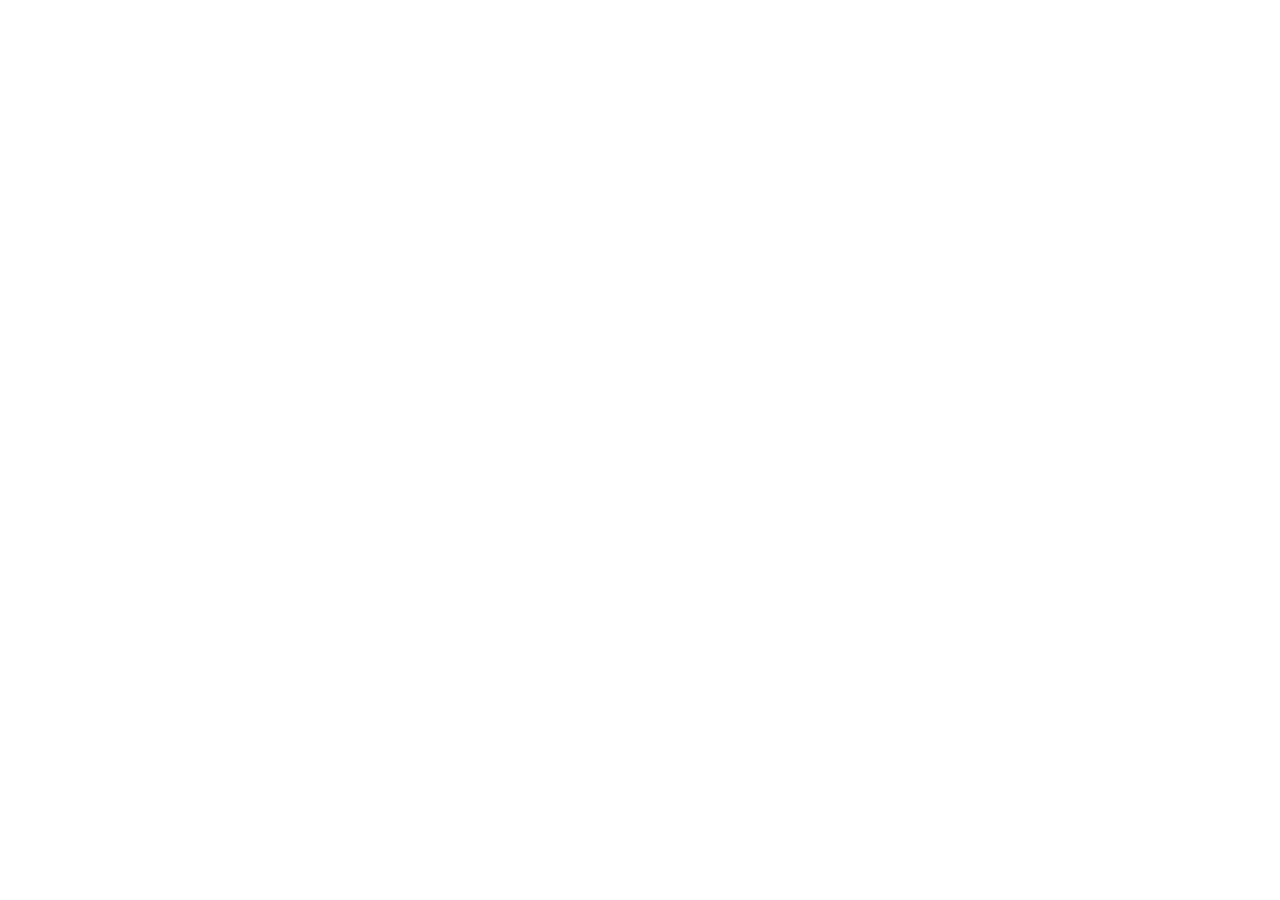
==== commit 16a0ef4a: "Chot ban khung xuong Skeleton Code cho 5 thanh vien" ====
--- a/frontend/index.html
+++ b/frontend/index.html
@@ -2,298 +2,11 @@
 <html lang="vi">
 <head>
     <meta charset="UTF-8">
-    <meta name="viewport" content="width=device-width, initial-scale=1.0">
-    <title>KTX FoodExpress - Hệ Thống Đặt Đồ Ăn KTX</title>
+    <title>KTX FoodExpress</title>
     <link rel="stylesheet" href="style.css">
-    <link href="https://cdnjs.cloudflare.com/ajax/libs/font-awesome/6.4.0/css/all.min.css" rel="stylesheet">
 </head>
 <body>
-<div id="toast-container"></div>
-
-<header class="header">
-    <div class="header-left">
-        <div class="logo">
-            <i class="fa-solid fa-utensils"></i>
-            <span>KTX <strong>FoodExpress</strong></span>
-        </div>
-    </div>
-
-    <div class="header-right">
-        <a href="admin.html" class="btn-admin-link">
-            <i class="fa-solid fa-kitchen-set"></i> Bếp KTX Admin
-        </a>
-
-        <button class="btn-wheel" onclick="openWheelModal()">
-            <i class="fa-solid fa-dharmachakra"></i> Vòng Quay May Mắn
-        </button>
-
-        <button id="theme-btn" class="theme-toggle" onclick="toggleTheme()">
-            <i class="fa-solid fa-moon"></i>
-        </button>
-
-        <div id="auth-buttons">
-            <button class="btn-login" onclick="openLoginModal()">Đăng nhập Sinh Viên</button>
-        </div>
-
-        <div id="user-info" class="user-profile" style="display: none;">
-            <i class="fa-solid fa-circle-user avatar-icon"></i>
-            <div class="user-details">
-                <span id="sv-name" class="sv-name">--</span>
-                <small>MSSV: <span id="sv-id">--</span> | Phòng: <span id="sv-room">--</span></small>
-            </div>
-            <div class="wallet-badge" onclick="openWalletHistoryModal()">
-                <i class="fa-solid fa-wallet"></i>
-                <span id="sv-balance">0 VNĐ</span>
-            </div>
-            <button class="btn-topup" onclick="openTopupModal()"><i class="fa-solid fa-plus"></i> Nạp tiền</button>
-            <button class="btn-logout" onclick="logout()"><i class="fa-solid fa-right-from-bracket"></i></button>
-        </div>
-    </div>
-</header>
-
-<div class="container">
-    <main class="menu-section">
-        <div class="search-sort-bar">
-            <div class="search-box">
-                <i class="fa-solid fa-magnifying-glass"></i>
-                <input type="text" id="search-input" placeholder="Tìm kiếm món ăn, trà sữa..." onkeyup="filterFoods()">
-            </div>
-            <select id="sort-select" class="sort-select" onchange="filterFoods()">
-                <option value="DEFAULT">Mới nhất</option>
-                <option value="ASC">Giá: Thấp đến Cao</option>
-                <option value="DESC">Giá: Cao đến Thấp</option>
-            </select>
-        </div>
-
-        <div class="category-tabs">
-            <button class="tab-btn active" onclick="filterCategory('ALL', this)">🔥 Tất cả</button>
-            <button class="tab-btn" onclick="filterCategory('SMART', this)">💡 Gợi Ý Theo Giờ</button>
-            <button class="tab-btn" onclick="filterCategory('COMBO', this)">🎁 Combo Phòng KTX</button>
-            <button class="tab-btn" onclick="filterCategory('COM', this)">🍚 Cơm & Trưa</button>
-            <button class="tab-btn" onclick="filterCategory('BUN', this)">🍜 Bún & Mì</button>
-            <button class="tab-btn" onclick="filterCategory('DRINK', this)">🧋 Đồ Uống</button>
-            <button class="tab-btn" onclick="filterCategory('FAV', this)">❤️ Yêu Thích</button>
-        </div>
-
-        <h2 class="section-title"><i class="fa-solid fa-utensils"></i> Thực Đơn Hôm Nay</h2>
-        <div id="food-list" class="food-grid"></div>
-
-        <h2 class="section-title" style="margin-top: 35px;"><i class="fa-solid fa-clock-rotate-left"></i> Tiến Trình Đơn Hàng Gần Đây</h2>
-        <div id="history-list" class="history-container">
-            <p class="empty-text">Chưa có đơn hàng nào trong phiên làm việc này.</p>
-        </div>
-    </main>
-
-    <aside class="cart-section">
-        <div class="cart-card">
-            <div class="cart-header">
-                <h3><i class="fa-solid fa-cart-shopping"></i> Giỏ Hàng <span id="cart-count-badge" class="badge">0</span></h3>
-                <button class="btn-clear" onclick="clearCart()"><i class="fa-solid fa-trash-can"></i> Xóa hết</button>
-            </div>
-
-            <div id="cart-items" class="cart-items-list">
-                <p class="empty-text">Vui lòng đăng nhập để xem giỏ hàng</p>
-            </div>
-
-            <div class="cart-summary">
-                <div class="delivery-info">
-                    <label><i class="fa-solid fa-location-dot"></i> Địa điểm giao phòng:</label>
-                    <div class="room-inputs">
-                        <select id="building-select">
-                            <option value="A">Tòa A</option>
-                            <option value="B">Tòa B</option>
-                            <option value="C">Tòa C</option>
-                        </select>
-                        <input type="text" id="room-input" placeholder="Số phòng (VD: A101)">
-                    </div>
-                </div>
-
-                <div class="delivery-time-box">
-                    <label><i class="fa-solid fa-clock"></i> Khung giờ giao:</label>
-                    <select id="delivery-time">
-                        <option value="ASAP">⚡ Giao ngay (15 - 20 phút)</option>
-                        <option value="11:30">Trưa (11:30)</option>
-                        <option value="17:30">Tối (17:30)</option>
-                        <option value="22:00">Đêm (22:00)</option>
-                    </select>
-                </div>
-
-                <div class="order-note-box">
-                    <input type="text" id="order-note" placeholder="Ghi chú cho bếp (VD: Không cay, nhiều hành)...">
-                </div>
-
-                <div class="cart-voucher">
-                    <input type="text" id="voucher-code" placeholder="Mã ưu đãi (VD: KTXFREESHIP)">
-                    <button class="btn-apply" onclick="applyVoucher()">Áp dụng</button>
-                </div>
-                <button class="btn-spin-wheel" style="background: #8b5cf6; margin-top: 8px;" onclick="openVoucherWalletModal()">
-                    <i class="fa-solid fa-ticket"></i> Kho Voucher Của Tôi (<span id="voucher-count">0</span>)
-                </button>
-
-                <div class="summary-line"><span>Tạm tính:</span><span id="cart-subtotal">0 VNĐ</span></div>
-                <div class="summary-line"><span>Giảm giá:</span><span id="cart-discount" style="color:#10b981;">-0 VNĐ</span></div>
-                <div class="summary-line total-line"><span>Tổng thanh toán:</span><span id="cart-total">0 VNĐ</span></div>
-
-                <div class="payment-method-box">
-                    <label><i class="fa-solid fa-credit-card"></i> Phương thức thanh toán:</label>
-                    <select id="payment-method">
-                        <option value="WALLET">💳 Ví Sinh Viên KTX (Tự động trừ)</option>
-                        <option value="BANK">📲 Chuyển Khoản QR (VietQR)</option>
-                        <option value="CASH">💵 Tiền Mặt Khi Nhận Món</option>
-                    </select>
-                </div>
-
-                <button class="btn-checkout" onclick="checkout()"><i class="fa-solid fa-check"></i> XÁC NHẬN ĐẶT MÓN</button>
-            </div>
-        </div>
-    </aside>
-</div>
-
-<!-- MODAL ĐĂNG NHẬP -->
-<div id="login-modal" class="modal">
-    <div class="modal-content">
-        <div class="modal-header">
-            <h3><i class="fa-solid fa-user-gear"></i> Đăng Nhập Sinh Viên KTX</h3>
-            <span class="close-btn" onclick="closeModal('login-modal')">&times;</span>
-        </div>
-        <div class="modal-body">
-            <label>Nhập Mã Sinh Viên (MSSV):</label>
-            <input type="text" id="login-id" placeholder="VD: SV001, SV002..." style="width: 100%; padding: 10px; margin-top: 6px; border-radius: 8px; border: 1px solid var(--border-color);">
-        </div>
-        <div class="modal-footer">
-            <button class="btn-checkout" onclick="handleLogin()">Đăng nhập ngay</button>
-        </div>
-    </div>
-</div>
-
-<!-- MODAL VÒNG QUAY MAY MẮN (CANVAS XE XOAY) -->
-<div id="wheel-modal" class="modal">
-    <div class="modal-content" style="text-align: center; max-width: 420px;">
-        <div class="modal-header">
-            <h3><i class="fa-solid fa-dharmachakra" style="color: #ff5722;"></i> Vòng Quay May Mắn KTX</h3>
-            <span class="close-btn" onclick="closeModal('wheel-modal')">&times;</span>
-        </div>
-        <div class="modal-body" style="display: flex; flex-direction: column; align-items: center;">
-            <p style="font-size: 12px; color: #666; margin-bottom: 12px;">Xoay bánh xe để săn Voucher giảm giá tự động lưu vào Kho!</p>
-            <div style="position: relative; width: 280px; height: 280px; margin-bottom: 15px;">
-                <div style="position: absolute; top: -12px; left: 50%; transform: translateX(-50%); width: 0; height: 0; border-left: 10px solid transparent; border-right: 10px solid transparent; border-top: 18px solid #ef4444; z-index: 10;"></div>
-                <canvas id="wheel-canvas" width="280" height="280" style="border-radius: 50%; box-shadow: 0 4px 15px rgba(0,0,0,0.15); transition: transform 4s cubic-bezier(0.15, 0.99, 0.18, 1);"></canvas>
-            </div>
-            <div id="wheel-display" style="font-size: 15px; font-weight: bold; color: var(--primary-color); margin-bottom: 12px; min-height: 22px;">
-                🎯 Bấm QUAY NGAY để nhận quà
-            </div>
-            <button id="btn-spin" class="btn-checkout" onclick="spinWheel()">🎉 QUAY NGAY</button>
-        </div>
-    </div>
-</div>
-
-<!-- MODAL KHO VOUCHER -->
-<div id="voucher-wallet-modal" class="modal">
-    <div class="modal-content" style="max-width: 400px;">
-        <div class="modal-header">
-            <h3><i class="fa-solid fa-ticket" style="color: #8b5cf6;"></i> Kho Voucher Của Tôi</h3>
-            <span class="close-btn" onclick="closeModal('voucher-wallet-modal')">&times;</span>
-        </div>
-        <div class="modal-body">
-            <div id="voucher-wallet-list" style="display: flex; flex-direction: column; gap: 10px; max-height: 300px; overflow-y: auto;"></div>
-        </div>
-        <div class="modal-footer" style="margin-top: 15px; text-align: right;">
-            <button class="btn-secondary" onclick="closeModal('voucher-wallet-modal')">Đóng</button>
-        </div>
-    </div>
-</div>
-
-<!-- MODAL CHI TIẾT MÓN ĂN & TOPPING -->
-<div id="food-detail-modal" class="modal">
-    <div class="modal-content">
-        <div class="modal-header">
-            <h3>Chi Tiết Món Ăn</h3>
-            <span class="close-btn" onclick="closeModal('food-detail-modal')">&times;</span>
-        </div>
-        <div class="modal-body" id="food-detail-body"></div>
-        <div class="modal-footer">
-            <button class="btn-checkout" onclick="addCurrentFoodWithToppings()">Cập Nhật Giỏ Hàng</button>
-            <button class="btn-secondary" onclick="closeModal('food-detail-modal')">Đóng</button>
-        </div>
-    </div>
-</div>
-
-<!-- MODAL NẠP TIỀN -->
-<div id="topup-modal" class="modal">
-    <div class="modal-content">
-        <div class="modal-header">
-            <h3><i class="fa-solid fa-wallet"></i> Nạp Tiền Vào Ví KTX</h3>
-            <span class="close-btn" onclick="closeModal('topup-modal')">&times;</span>
-        </div>
-        <div class="modal-body" style="text-align: center;">
-            <p style="font-size: 13px; color: #666; margin-bottom: 12px;">Chọn nhanh mệnh giá cần nạp vào tài khoản sinh viên:</p>
-            <div style="display: grid; grid-template-columns: 1fr 1fr; gap: 10px;">
-                <button class="btn-topup-option" onclick="topupBalance(20000)">+20.000 VNĐ</button>
-                <button class="btn-topup-option" onclick="topupBalance(50000)">+50.000 VNĐ</button>
-                <button class="btn-topup-option" onclick="topupBalance(100000)">+100.000 VNĐ</button>
-                <button class="btn-topup-option" onclick="topupBalance(200000)">+200.000 VNĐ</button>
-            </div>
-        </div>
-    </div>
-</div>
-
-<!-- MODAL LỊCH SỬ VÍ TIỀN -->
-<div id="wallet-history-modal" class="modal">
-    <div class="modal-content">
-        <div class="modal-header">
-            <h3><i class="fa-solid fa-clock-rotate-left"></i> Biến Động Số Dư Ví KTX</h3>
-            <span class="close-btn" onclick="closeModal('wallet-history-modal')">&times;</span>
-        </div>
-        <div class="modal-body">
-            <div id="wallet-history-list" class="wallet-history-list"></div>
-        </div>
-    </div>
-</div>
-
-<!-- MODAL HÓA ĐƠN XÁC NHẬN -->
-<div id="order-modal" class="modal">
-    <div class="modal-content">
-        <div class="modal-header">
-            <h3><i class="fa-solid fa-circle-check" style="color: #10b981;"></i> Đặt Hàng Thành Công!</h3>
-            <span class="close-btn" onclick="closeModal('order-modal')">&times;</span>
-        </div>
-        <div class="modal-body">
-            <div id="invoice-details"></div>
-            <div id="qr-box" style="display:none; text-align:center; margin-top:15px;">
-                <p style="font-size:12px; color:#666;">Quét mã VietQR để thanh toán cho nhà bếp:</p>
-                <img id="vietqr-img" src="" alt="VietQR" style="width:180px; border-radius:8px; border:1px solid #ddd;">
-            </div>
-        </div>
-        <div class="modal-footer">
-            <button class="btn-checkout" onclick="closeModal('order-modal')">Theo dõi đơn hàng</button>
-        </div>
-    </div>
-</div>
-
-<!-- MODAL ĐÁNH GIÁ MÓN ĂN -->
-<div id="review-modal" class="modal">
-    <div class="modal-content">
-        <div class="modal-header">
-            <h3>Đánh Giá Món Ăn Bếp KTX</h3>
-            <span class="close-btn" onclick="closeModal('review-modal')">&times;</span>
-        </div>
-        <div class="modal-body" style="text-align: center;">
-            <p id="review-order-id" style="font-weight: bold; margin-bottom: 10px;"></p>
-            <div style="font-size: 24px; color: #fbc02d; margin-bottom: 15px;">
-                <i class="fa-solid fa-star star-btn" onclick="setRating(1)"></i>
-                <i class="fa-solid fa-star star-btn" onclick="setRating(2)"></i>
-                <i class="fa-solid fa-star star-btn" onclick="setRating(3)"></i>
-                <i class="fa-solid fa-star star-btn" onclick="setRating(4)"></i>
-                <i class="fa-solid fa-star star-btn" onclick="setRating(5)"></i>
-            </div>
-            <textarea id="review-text" placeholder="Hãy để lại ý kiến đóng góp cho nhà bếp nhé..." style="width: 100%; height: 80px; padding: 8px; border-radius: 8px; border: 1px solid var(--border-color);"></textarea>
-        </div>
-        <div class="modal-footer">
-            <button class="btn-checkout" onclick="submitReview()">Gửi Đánh Giá</button>
-        </div>
-    </div>
-</div>
-
+<!-- TODO: Khung HTML trang Đặt món cho Sinh viên -->
 <script src="app.js"></script>
 </body>
 </html>
--- a/frontend/style.css
+++ b/frontend/style.css
@@ -1,562 +1 @@
-:root {
-    --primary-color: #ff5722;
-    --primary-hover: #e64a19;
-    --bg-color: #f8fafc;
-    --card-bg: #ffffff;
-    --text-color: #1e293b;
-    --border-color: #e2e8f0;
-}
-
-[data-theme="dark"] {
-    --bg-color: #0f172a;
-    --card-bg: #1e293b;
-    --text-color: #f8fafc;
-    --border-color: #334155;
-}
-
-* {
-    margin: 0;
-    padding: 0;
-    box-sizing: border-box;
-    font-family: 'Segoe UI', Tahoma, Geneva, Verdana, sans-serif;
-}
-
-body {
-    background-color: var(--bg-color);
-    color: var(--text-color);
-    transition: all 0.3s ease;
-}
-
-.header {
-    background: var(--card-bg);
-    border-bottom: 1px solid var(--border-color);
-    padding: 12px 5%;
-    display: flex;
-    justify-content: space-between;
-    align-items: center;
-    position: sticky;
-    top: 0;
-    z-index: 100;
-}
-
-.logo {
-    font-size: 20px;
-    font-weight: bold;
-    color: var(--primary-color);
-    display: flex;
-    align-items: center;
-    gap: 8px;
-}
-
-.header-right {
-    display: flex;
-    align-items: center;
-    gap: 12px;
-}
-
-.btn-admin-link, .btn-wheel {
-    text-decoration: none;
-    font-size: 12px;
-    font-weight: bold;
-    padding: 8px 12px;
-    border-radius: 20px;
-    border: none;
-    cursor: pointer;
-    display: flex;
-    align-items: center;
-    gap: 6px;
-}
-
-.btn-admin-link { background: #3b82f6; color: white; }
-.btn-wheel { background: var(--primary-color); color: white; }
-
-.theme-toggle {
-    background: none;
-    border: none;
-    color: var(--text-color);
-    font-size: 18px;
-    cursor: pointer;
-}
-
-.user-profile {
-    display: flex;
-    align-items: center;
-    gap: 10px;
-    background: var(--bg-color);
-    padding: 4px 12px;
-    border-radius: 20px;
-    border: 1px solid var(--border-color);
-}
-
-.avatar-icon { font-size: 24px; color: var(--primary-color); }
-
-.user-details {
-    display: flex;
-    flex-direction: column;
-    font-size: 11px;
-}
-
-.sv-name { font-weight: bold; font-size: 12px; }
-
-.wallet-badge {
-    background: #10b981;
-    color: white;
-    padding: 4px 10px;
-    border-radius: 12px;
-    font-size: 11px;
-    font-weight: bold;
-    cursor: pointer;
-}
-
-.btn-topup, .btn-logout, .btn-login {
-    border: none;
-    padding: 6px 12px;
-    border-radius: 8px;
-    cursor: pointer;
-    font-size: 12px;
-    font-weight: bold;
-}
-
-.btn-login { background: var(--primary-color); color: white; }
-.btn-topup { background: #3b82f6; color: white; }
-.btn-logout { background: #ef4444; color: white; }
-
-.container {
-    max-width: 1280px;
-    margin: 20px auto;
-    padding: 0 15px;
-    display: grid;
-    grid-template-columns: 1fr 340px;
-    gap: 20px;
-}
-
-.search-sort-bar {
-    display: flex;
-    gap: 10px;
-    margin-bottom: 15px;
-}
-
-.search-box {
-    flex: 1;
-    display: flex;
-    align-items: center;
-    background: var(--card-bg);
-    border: 1px solid var(--border-color);
-    border-radius: 10px;
-    padding: 0 12px;
-}
-
-.search-box input {
-    width: 100%;
-    padding: 10px;
-    border: none;
-    outline: none;
-    background: transparent;
-    color: var(--text-color);
-    font-size: 13px;
-}
-
-.sort-select {
-    padding: 10px;
-    border-radius: 10px;
-    border: 1px solid var(--border-color);
-    background: var(--card-bg);
-    color: var(--text-color);
-    font-size: 12px;
-}
-
-.category-tabs {
-    display: flex;
-    gap: 8px;
-    overflow-x: auto;
-    padding-bottom: 8px;
-    margin-bottom: 20px;
-}
-
-.tab-btn {
-    padding: 8px 14px;
-    border-radius: 20px;
-    border: 1px solid var(--border-color);
-    background: var(--card-bg);
-    color: var(--text-color);
-    cursor: pointer;
-    white-space: nowrap;
-    font-size: 12px;
-    font-weight: 500;
-}
-
-.tab-btn.active {
-    background: var(--primary-color);
-    color: white;
-    border-color: var(--primary-color);
-}
-
-.section-title {
-    font-size: 16px;
-    margin-bottom: 15px;
-    display: flex;
-    align-items: center;
-    gap: 8px;
-}
-
-.food-grid {
-    display: grid;
-    grid-template-columns: repeat(auto-fill, minmax(210px, 1fr));
-    gap: 15px;
-}
-
-.food-card {
-    background: var(--card-bg);
-    border: 1px solid var(--border-color);
-    border-radius: 12px;
-    overflow: hidden;
-    display: flex;
-    flex-direction: column;
-    justify-content: space-between;
-    transition: transform 0.2s;
-}
-
-.food-card:hover { transform: translateY(-3px); }
-
-.food-img-holder {
-    position: relative;
-    height: 130px;
-    cursor: pointer;
-}
-
-.food-img-holder img {
-    width: 100%;
-    height: 100%;
-    object-fit: cover;
-}
-
-.fav-icon {
-    position: absolute;
-    top: 8px;
-    right: 8px;
-    background: rgba(255, 255, 255, 0.8);
-    padding: 6px;
-    border-radius: 50%;
-    color: #666;
-    cursor: pointer;
-}
-
-.fav-icon.active { color: #ef4444; }
-
-.food-rating {
-    position: absolute;
-    bottom: 8px;
-    left: 8px;
-    background: rgba(0, 0, 0, 0.6);
-    color: #fbc02d;
-    padding: 2px 6px;
-    border-radius: 4px;
-    font-size: 10px;
-    font-weight: bold;
-}
-
-.food-info { padding: 10px; }
-
-.food-title {
-    font-size: 13px;
-    font-weight: bold;
-    margin-bottom: 4px;
-    white-space: nowrap;
-    overflow: hidden;
-    text-overflow: ellipsis;
-}
-
-.food-price {
-    color: var(--primary-color);
-    font-weight: bold;
-    font-size: 13px;
-}
-
-.btn-add {
-    margin: 8px 10px 10px 10px;
-    padding: 8px;
-    background: var(--primary-color);
-    color: white;
-    border: none;
-    border-radius: 8px;
-    cursor: pointer;
-    font-weight: bold;
-    font-size: 12px;
-}
-
-.btn-add:disabled { background: #cbd5e1; cursor: not-allowed; }
-
-.cart-card {
-    background: var(--card-bg);
-    border: 1px solid var(--border-color);
-    border-radius: 12px;
-    padding: 15px;
-    position: sticky;
-    top: 80px;
-}
-
-.cart-header {
-    display: flex;
-    justify-content: space-between;
-    align-items: center;
-    padding-bottom: 10px;
-    border-bottom: 1px solid var(--border-color);
-}
-
-.badge {
-    background: var(--primary-color);
-    color: white;
-    padding: 2px 6px;
-    border-radius: 10px;
-    font-size: 10px;
-}
-
-.btn-clear {
-    background: none;
-    border: none;
-    color: #ef4444;
-    cursor: pointer;
-    font-size: 11px;
-}
-
-.cart-items-list {
-    max-height: 220px;
-    overflow-y: auto;
-    margin: 10px 0;
-}
-
-.cart-item {
-    display: flex;
-    justify-content: space-between;
-    align-items: center;
-    padding: 8px 0;
-    border-bottom: 1px dashed var(--border-color);
-    font-size: 12px;
-}
-
-.cart-item-title { font-weight: 500; }
-.cart-item-price { color: var(--primary-color); font-weight: bold; }
-
-.qty-controls {
-    display: flex;
-    align-items: center;
-    gap: 6px;
-}
-
-.qty-btn {
-    width: 22px;
-    height: 22px;
-    border-radius: 4px;
-    border: 1px solid var(--border-color);
-    background: var(--bg-color);
-    cursor: pointer;
-    font-weight: bold;
-}
-
-.empty-text {
-    text-align: center;
-    color: #888;
-    font-size: 12px;
-    padding: 15px 0;
-}
-
-.delivery-info, .delivery-time-box, .payment-method-box {
-    margin-top: 10px;
-    font-size: 11px;
-}
-
-.delivery-info label, .delivery-time-box label, .payment-method-box label {
-    font-weight: bold;
-    display: block;
-    margin-bottom: 4px;
-}
-
-.room-inputs {
-    display: flex;
-    gap: 6px;
-}
-
-.room-inputs select, .room-inputs input, .delivery-time-box select, .payment-method-box select, .order-note-box input {
-    width: 100%;
-    padding: 6px 8px;
-    border-radius: 6px;
-    border: 1px solid var(--border-color);
-    background: var(--bg-color);
-    color: var(--text-color);
-    font-size: 11px;
-}
-
-.order-note-box { margin-top: 8px; }
-
-.cart-voucher {
-    display: flex;
-    gap: 6px;
-    margin-top: 10px;
-}
-
-.cart-voucher input {
-    flex: 1;
-    padding: 6px 8px;
-    border-radius: 6px;
-    border: 1px solid var(--border-color);
-    font-size: 11px;
-}
-
-.btn-apply {
-    padding: 6px 10px;
-    background: #3b82f6;
-    color: white;
-    border: none;
-    border-radius: 6px;
-    cursor: pointer;
-    font-size: 11px;
-}
-
-.btn-spin-wheel {
-    width: 100%;
-    padding: 8px;
-    color: white;
-    border: none;
-    border-radius: 6px;
-    font-weight: bold;
-    font-size: 11px;
-    cursor: pointer;
-}
-
-.summary-line {
-    display: flex;
-    justify-content: space-between;
-    font-size: 12px;
-    margin-top: 6px;
-}
-
-.total-line {
-    font-weight: bold;
-    font-size: 14px;
-    color: var(--primary-color);
-    padding-top: 6px;
-    border-top: 1px solid var(--border-color);
-}
-
-.btn-checkout {
-    width: 100%;
-    padding: 10px;
-    background: #10b981;
-    color: white;
-    border: none;
-    border-radius: 8px;
-    font-weight: bold;
-    font-size: 13px;
-    cursor: pointer;
-    margin-top: 12px;
-}
-
-.btn-secondary {
-    padding: 8px 14px;
-    background: #64748b;
-    color: white;
-    border: none;
-    border-radius: 8px;
-    cursor: pointer;
-    font-size: 12px;
-}
-
-.modal {
-    display: none;
-    position: fixed;
-    top: 0;
-    left: 0;
-    width: 100%;
-    height: 100%;
-    background: rgba(0, 0, 0, 0.5);
-    z-index: 1000;
-    justify-content: center;
-    align-items: center;
-}
-
-.modal-content {
-    background: var(--card-bg);
-    width: 90%;
-    max-width: 450px;
-    border-radius: 12px;
-    padding: 20px;
-    box-shadow: 0 10px 25px rgba(0,0,0,0.2);
-}
-
-.modal-header {
-    display: flex;
-    justify-content: space-between;
-    align-items: center;
-    margin-bottom: 12px;
-}
-
-.close-btn {
-    font-size: 20px;
-    cursor: pointer;
-    color: #888;
-}
-
-#toast-container {
-    position: fixed;
-    bottom: 20px;
-    right: 20px;
-    z-index: 2000;
-}
-
-.toast {
-    background: #1e293b;
-    color: white;
-    padding: 10px 16px;
-    border-radius: 8px;
-    margin-top: 8px;
-    font-size: 12px;
-    box-shadow: 0 4px 12px rgba(0,0,0,0.15);
-}
-
-.history-card {
-    background: var(--card-bg);
-    border: 1px solid var(--border-color);
-    padding: 12px;
-    border-radius: 10px;
-    margin-bottom: 10px;
-}
-
-.progress-tracker {
-    display: flex;
-    justify-content: space-between;
-    margin-top: 10px;
-    position: relative;
-}
-
-.progress-step {
-    font-size: 10px;
-    color: #888;
-    text-align: center;
-    display: flex;
-    flex-direction: column;
-    align-items: center;
-    gap: 4px;
-}
-
-.progress-step.active { color: #10b981; font-weight: bold; }
-
-.btn-cancel-order {
-    background: #ef4444;
-    color: white;
-    border: none;
-    padding: 3px 8px;
-    border-radius: 4px;
-    font-size: 10px;
-    cursor: pointer;
-}
-
-.btn-review {
-    background: #fbc02d;
-    color: #000;
-    border: none;
-    padding: 3px 8px;
-    border-radius: 4px;
-    font-size: 10px;
-    cursor: pointer;
-    font-weight: bold;
-}+/* TODO: Định dạng CSS cho toàn bộ ứng dụng */
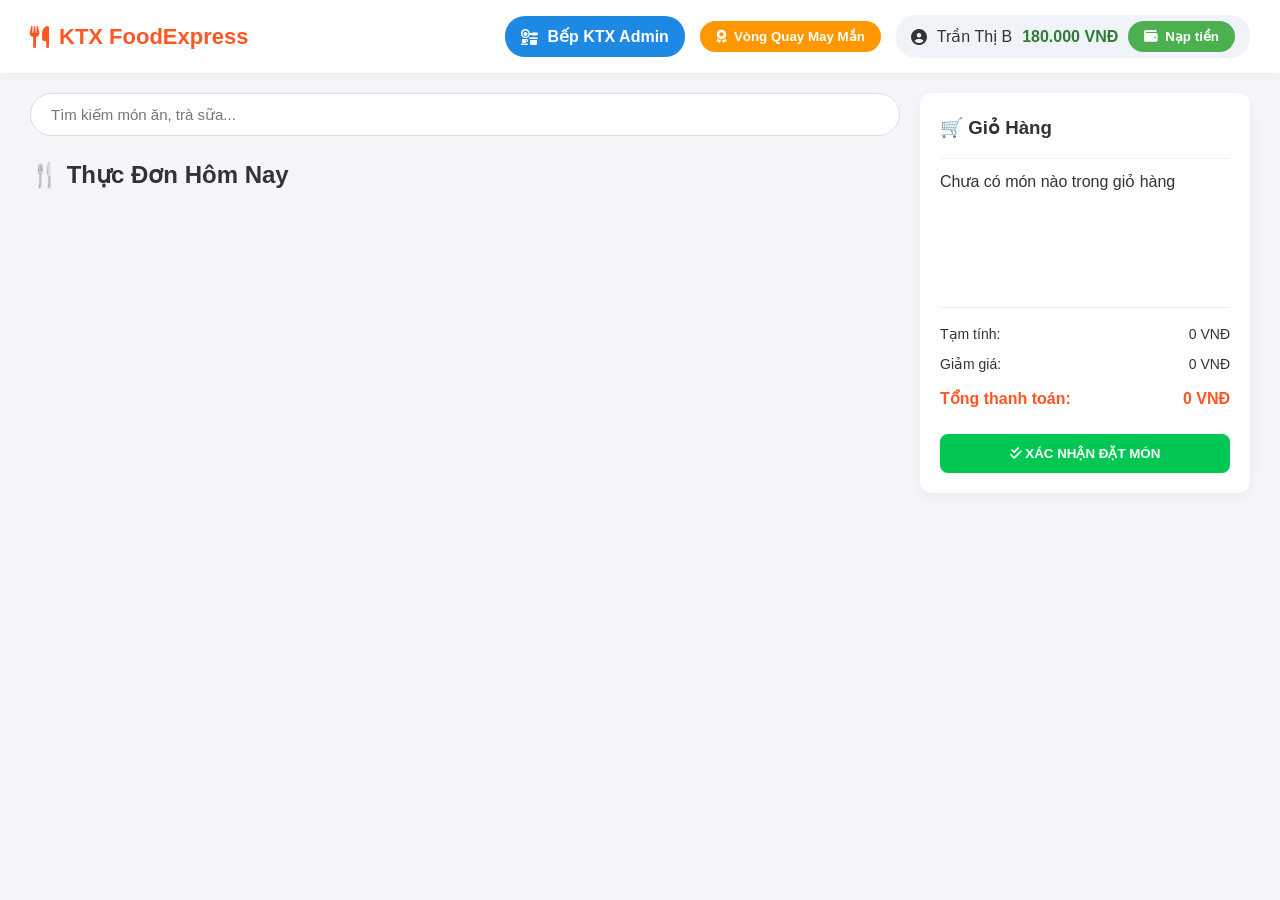
==== commit 3999ce89: "Add source code for Member 5 (Leader)" ====
--- a/frontend/index.html
+++ b/frontend/index.html
@@ -2,11 +2,70 @@
 <html lang="vi">
 <head>
     <meta charset="UTF-8">
-    <title>KTX FoodExpress</title>
+    <meta name="viewport" content="width=device-width, initial-scale=1.0">
+    <title>KTX FoodExpress - Hệ Thống Đặt Đồ Ăn KTX</title>
     <link rel="stylesheet" href="style.css">
+    <link rel="stylesheet" href="https://cdnjs.cloudflare.com/ajax/libs/font-awesome/6.4.0/css/all.min.css">
 </head>
 <body>
-<!-- TODO: Khung HTML trang Đặt món cho Sinh viên -->
+<header class="navbar">
+    <div class="logo"><i class="fa-solid fa-utensils"></i> KTX FoodExpress</div>
+    <div class="nav-right">
+        <a href="admin.html" class="btn-admin"><i class="fa-solid fa-kitchen-set"></i> Bếp KTX Admin</a>
+        <button class="btn-wheel" onclick="openWheelModal()"><i class="fa-solid fa-award"></i> Vòng Quay May Mắn</button>
+        <div class="user-info">
+            <i class="fa-solid fa-circle-user"></i>
+            <span id="student-name">Trần Thị B</span>
+            <span class="balance" id="student-balance">180.000 VNĐ</span>
+            <button class="btn-topup" onclick="openTopUpModal()"><i class="fa-solid fa-wallet"></i> Nạp tiền</button>
+        </div>
+    </div>
+</header>
+
+<main class="container">
+    <section class="menu-section">
+        <div class="search-bar">
+            <input type="text" id="search-input" placeholder="Tìm kiếm món ăn, trà sữa..." onkeyup="filterFoods()">
+        </div>
+        <h2>🍴 Thực Đơn Hôm Nay</h2>
+        <div class="food-grid" id="food-grid"></div>
+    </section>
+
+    <aside class="cart-section">
+        <h3>🛒 Giỏ Hàng</h3>
+        <div id="cart-items" class="cart-items">
+            <p class="empty-msg">Chưa có món nào trong giỏ hàng</p>
+        </div>
+        <div class="cart-summary">
+            <div class="summary-line"><span>Tạm tính:</span><span id="subtotal">0 VNĐ</span></div>
+            <div class="summary-line"><span>Giảm giá:</span><span id="discount">0 VNĐ</span></div>
+            <div class="summary-line total"><span>Tổng thanh toán:</span><span id="total-price">0 VNĐ</span></div>
+            <button class="btn-checkout" onclick="checkout()"><i class="fa-solid fa-check-double"></i> XÁC NHẬN ĐẶT MÓN</button>
+        </div>
+
+        <!-- Bản đồ Shipper di chuyển real-time -->
+        <div id="shipper-tracker" class="shipper-box" style="display:none; margin-top:20px; border-top:1px solid #eee; padding-top:15px;">
+            <h4>🛵 Shipper Tracker Real-time</h4>
+            <div class="map-container" style="position:relative; width:100%; height:120px; background:#e0e0e0; border-radius:8px; margin-top:10px; overflow:hidden;">
+                <div style="position:absolute; left:10px; top:45px;">🍳 Bếp</div>
+                <div style="position:absolute; right:10px; top:45px;">🏢 KTX</div>
+                <div id="shipper-icon" style="position:absolute; left:10px; top:40px; font-size:24px; transition: left 1s linear;">🛵</div>
+            </div>
+            <p id="shipper-status" style="font-size:12px; color:#555; margin-top:8px; text-align:center;">Mã OTP: <b id="otp-code">1234</b> | Đang chuẩn bị món...</p>
+        </div>
+    </aside>
+</main>
+
+<!-- Modal Vòng Quay Canvas -->
+<div id="wheel-modal" class="modal" style="display:none;">
+    <div class="modal-content" style="text-align:center;">
+        <span class="close-btn" onclick="closeWheelModal()">&times;</span>
+        <h3>🎡 Vòng Quay May Mắn nhận Voucher</h3>
+        <canvas id="wheel-canvas" width="300" height="300" style="margin:15px 0;"></canvas><br>
+        <button class="btn-checkout" onclick="spinWheel()">QUAY NGAY</button>
+    </div>
+</div>
+
 <script src="app.js"></script>
 </body>
 </html>
--- a/frontend/style.css
+++ b/frontend/style.css
@@ -1 +1,358 @@
-/* TODO: Định dạng CSS cho toàn bộ ứng dụng */+/* ==========================================================================
+   1. RESET & BASE STYLES
+   ========================================================================== */
+* {
+    box-sizing: border-box;
+    margin: 0;
+    padding: 0;
+    font-family: 'Segoe UI', Tahoma, Geneva, Verdana, sans-serif;
+}
+
+body {
+    background-color: #f4f6f9;
+    color: #333;
+    line-height: 1.6;
+}
+
+/* ==========================================================================
+   2. NAVBAR & HEADER
+   ========================================================================== */
+.navbar {
+    display: flex;
+    justify-content: space-between;
+    align-items: center;
+    background: #ffffff;
+    padding: 15px 30px;
+    box-shadow: 0 2px 10px rgba(0, 0, 0, 0.05);
+    position: sticky;
+    top: 0;
+    z-index: 100;
+}
+
+.logo {
+    font-size: 22px;
+    font-weight: bold;
+    color: #ff5722;
+    display: flex;
+    align-items: center;
+    gap: 10px;
+}
+
+.nav-right {
+    display: flex;
+    gap: 15px;
+    align-items: center;
+}
+
+.btn-admin, .btn-wheel, .btn-topup {
+    padding: 8px 16px;
+    border-radius: 20px;
+    border: none;
+    cursor: pointer;
+    font-weight: 600;
+    text-decoration: none;
+    transition: all 0.2s ease;
+    display: inline-flex;
+    align-items: center;
+    gap: 8px;
+}
+
+.btn-admin { background: #1e88e5; color: #fff; }
+.btn-admin:hover { background: #1565c0; }
+
+.btn-wheel { background: #ff9800; color: #fff; }
+.btn-wheel:hover { background: #f57c00; }
+
+.btn-topup { background: #4caf50; color: #fff; }
+.btn-topup:hover { background: #388e3c; }
+
+.user-info {
+    display: flex;
+    align-items: center;
+    gap: 10px;
+    background: #f0f4f8;
+    padding: 6px 15px;
+    border-radius: 20px;
+}
+
+.balance {
+    color: #2e7d32;
+    font-weight: bold;
+}
+
+/* ==========================================================================
+   3. LAYOUT & GRID
+   ========================================================================== */
+.container {
+    display: flex;
+    gap: 20px;
+    padding: 20px 30px;
+    max-width: 1400px;
+    margin: 0 auto;
+}
+
+.menu-section {
+    flex: 3;
+}
+
+.cart-section {
+    flex: 1;
+    background: #fff;
+    padding: 20px;
+    border-radius: 12px;
+    height: fit-content;
+    box-shadow: 0 4px 15px rgba(0, 0, 0, 0.05);
+    position: sticky;
+    top: 80px;
+}
+
+.search-bar input {
+    width: 100%;
+    padding: 12px 20px;
+    border-radius: 25px;
+    border: 1px solid #ddd;
+    margin-bottom: 20px;
+    outline: none;
+    font-size: 15px;
+    transition: border-color 0.2s;
+}
+
+.search-bar input:focus {
+    border-color: #ff5722;
+}
+
+.food-grid {
+    display: grid;
+    grid-template-columns: repeat(auto-fill, minmax(220px, 1fr));
+    gap: 20px;
+    margin-top: 15px;
+}
+
+/* ==========================================================================
+   4. FOOD CARDS
+   ========================================================================== */
+.food-card {
+    background: #fff;
+    border-radius: 12px;
+    overflow: hidden;
+    box-shadow: 0 4px 10px rgba(0, 0, 0, 0.03);
+    transition: transform 0.2s, box-shadow 0.2s;
+    display: flex;
+    flex-direction: column;
+}
+
+.food-card:hover {
+    transform: translateY(-5px);
+    box-shadow: 0 8px 20px rgba(0, 0, 0, 0.08);
+}
+
+.food-card img {
+    width: 100%;
+    height: 140px;
+    object-fit: cover;
+}
+
+.food-info {
+    padding: 15px;
+    display: flex;
+    flex-direction: column;
+    flex-grow: 1;
+}
+
+.food-title {
+    font-weight: bold;
+    font-size: 15px;
+    margin-bottom: 5px;
+}
+
+.food-price {
+    color: #ff5722;
+    font-weight: bold;
+    margin-bottom: 10px;
+}
+
+.topping-select {
+    font-size: 12px;
+    margin-bottom: 10px;
+    color: #666;
+}
+
+.btn-add {
+    width: 100%;
+    padding: 8px;
+    background: #ff5722;
+    color: #fff;
+    border: none;
+    border-radius: 6px;
+    cursor: pointer;
+    font-weight: bold;
+    margin-top: auto;
+    transition: background 0.2s;
+}
+
+.btn-add:hover {
+    background: #e64a19;
+}
+
+/* ==========================================================================
+   5. CART & SUMMARY
+   ========================================================================== */
+.cart-items {
+    min-height: 150px;
+    margin: 15px 0;
+    border-top: 1px solid #eee;
+    border-bottom: 1px solid #eee;
+    padding: 10px 0;
+    max-height: 350px;
+    overflow-y: auto;
+}
+
+.cart-item {
+    display: flex;
+    justify-content: space-between;
+    align-items: center;
+    margin-bottom: 10px;
+    font-size: 14px;
+}
+
+.summary-line {
+    display: flex;
+    justify-content: space-between;
+    margin-bottom: 8px;
+    font-size: 14px;
+}
+
+.total {
+    font-weight: bold;
+    font-size: 16px;
+    color: #ff5722;
+    margin-top: 10px;
+}
+
+.btn-checkout {
+    width: 100%;
+    padding: 12px;
+    background: #00c853;
+    color: #fff;
+    border: none;
+    border-radius: 8px;
+    font-weight: bold;
+    margin-top: 15px;
+    cursor: pointer;
+    transition: background 0.2s;
+}
+
+.btn-checkout:hover {
+    background: #00a844;
+}
+
+/* ==========================================================================
+   6. MODAL (VÒNG QUAY & SHIPPER MAP)
+   ========================================================================== */
+.modal-overlay {
+    position: fixed;
+    top: 0;
+    left: 0;
+    width: 100%;
+    height: 100%;
+    background: rgba(0, 0, 0, 0.6);
+    display: none;
+    justify-content: center;
+    align-items: center;
+    z-index: 1000;
+}
+
+.modal-content {
+    background: #fff;
+    padding: 25px;
+    border-radius: 15px;
+    text-align: center;
+    position: relative;
+    max-width: 450px;
+    width: 90%;
+}
+
+.close-modal {
+    position: absolute;
+    top: 10px;
+    right: 15px;
+    font-size: 20px;
+    cursor: pointer;
+    color: #888;
+}
+
+/* Canvas Vòng Quay */
+.wheel-container {
+    position: relative;
+    margin: 20px auto;
+    width: 300px;
+    height: 300px;
+}
+
+#wheelCanvas {
+    border-radius: 50%;
+    box-shadow: 0 0 10px rgba(0,0,0,0.2);
+}
+
+.wheel-pointer {
+    position: absolute;
+    top: -10px;
+    left: 50%;
+    transform: translateX(-50%);
+    width: 0;
+    height: 0;
+    border-left: 15px solid transparent;
+    border-right: 15px solid transparent;
+    border-top: 25px solid #ff1744;
+    z-index: 10;
+}
+
+/* Shipper Map Simulator */
+.map-container {
+    width: 100%;
+    height: 180px;
+    background: #e2e8f0;
+    border-radius: 10px;
+    position: relative;
+    overflow: hidden;
+    margin: 15px 0;
+}
+
+.map-path {
+    position: absolute;
+    top: 50%;
+    left: 10%;
+    right: 10%;
+    height: 4px;
+    background: #94a3b8;
+    transform: translateY(-50%);
+}
+
+.map-node {
+    position: absolute;
+    top: 50%;
+    transform: translate(-50%, -50%);
+    width: 30px;
+    height: 30px;
+    border-radius: 50%;
+    background: #1e293b;
+    color: #fff;
+    display: flex;
+    align-items: center;
+    justify-content: center;
+    font-size: 12px;
+}
+
+.node-kitchen { left: 10%; background: #ef4444; }
+.node-gate { left: 50%; background: #f59e0b; }
+.node-room { left: 90%; background: #10b981; }
+
+.shipper-icon {
+    position: absolute;
+    top: 50%;
+    left: 10%;
+    transform: translate(-50%, -50%);
+    color: #2563eb;
+    font-size: 22px;
+    transition: left 1s linear;
+}
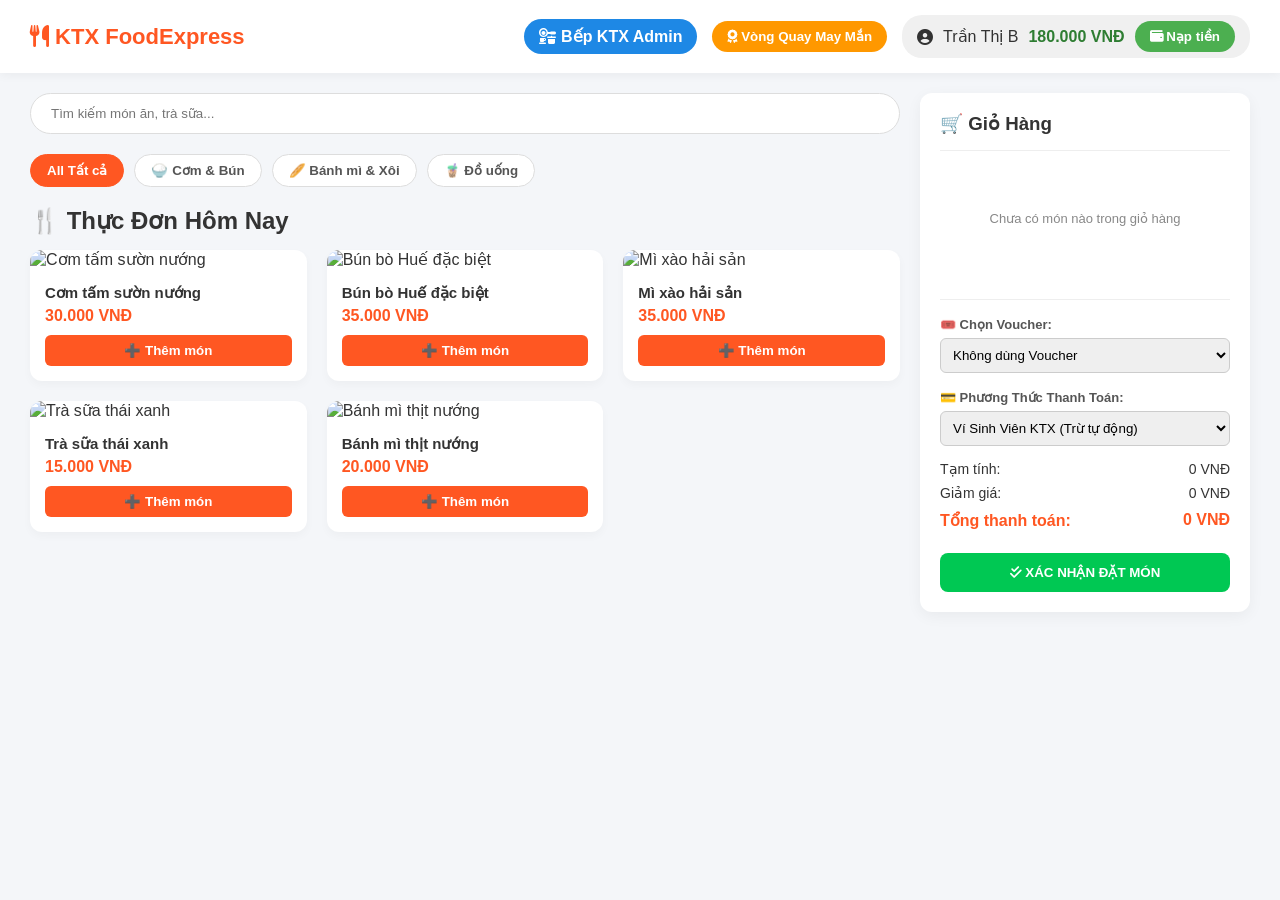
==== commit 2e1015dd: "Complete" ====
--- a/frontend/index.html
+++ b/frontend/index.html
@@ -14,8 +14,8 @@
         <a href="admin.html" class="btn-admin"><i class="fa-solid fa-kitchen-set"></i> Bếp KTX Admin</a>
         <button class="btn-wheel" onclick="openWheelModal()"><i class="fa-solid fa-award"></i> Vòng Quay May Mắn</button>
         <div class="user-info">
-            <i class="fa-solid fa-circle-user"></i>
-            <span id="student-name">Trần Thị B</span>
+            <i class="fa-solid fa-circle-user" onclick="openLoginModal()" style="cursor:pointer;" title="Đổi tài khoản"></i>
+            <span id="student-name" onclick="openLoginModal()" style="cursor:pointer;">Trần Thị B</span>
             <span class="balance" id="student-balance">180.000 VNĐ</span>
             <button class="btn-topup" onclick="openTopUpModal()"><i class="fa-solid fa-wallet"></i> Nạp tiền</button>
         </div>
@@ -27,6 +27,15 @@
         <div class="search-bar">
             <input type="text" id="search-input" placeholder="Tìm kiếm món ăn, trà sữa..." onkeyup="filterFoods()">
         </div>
+
+        <!-- Mục Phân Loại Đồ Ăn -->
+        <div class="category-tabs">
+            <button class="cat-btn active" onclick="filterCategory('all', this)">All Tất cả</button>
+            <button class="cat-btn" onclick="filterCategory('com', this)">🍚 Cơm & Bún</button>
+            <button class="cat-btn" onclick="filterCategory('banhmi', this)">🥖 Bánh mì & Xôi</button>
+            <button class="cat-btn" onclick="filterCategory('doung', this)">🧋 Đồ uống</button>
+        </div>
+
         <h2>🍴 Thực Đơn Hôm Nay</h2>
         <div class="food-grid" id="food-grid"></div>
     </section>
@@ -36,6 +45,25 @@
         <div id="cart-items" class="cart-items">
             <p class="empty-msg">Chưa có món nào trong giỏ hàng</p>
         </div>
+
+        <!-- Kho Voucher -->
+        <div class="voucher-box" style="margin-bottom:15px;">
+            <label style="font-size:13px; font-weight:bold; color:#555;">🎟️ Chọn Voucher:</label>
+            <select id="voucher-select" onchange="applyVoucherSelect()" style="width:100%; padding:8px; border-radius:6px; border:1px solid #ccc; margin-top:5px;">
+                <option value="">Không dùng Voucher</option>
+            </select>
+        </div>
+
+        <!-- Phương Thức Thanh Toán -->
+        <div class="payment-method-box" style="margin-bottom:15px;">
+            <label style="font-size:13px; font-weight:bold; color:#555;">💳 Phương Thức Thanh Toán:</label>
+            <select id="payment-method" style="width:100%; padding:8px; border-radius:6px; border:1px solid #ccc; margin-top:5px;">
+                <option value="wallet">Ví Sinh Viên KTX (Trừ tự động)</option>
+                <option value="cash">Tiền mặt khi nhận hàng (COD)</option>
+                <option value="bank">Chuyển khoản QR Ngân hàng</option>
+            </select>
+        </div>
+
         <div class="cart-summary">
             <div class="summary-line"><span>Tạm tính:</span><span id="subtotal">0 VNĐ</span></div>
             <div class="summary-line"><span>Giảm giá:</span><span id="discount">0 VNĐ</span></div>
@@ -43,26 +71,100 @@
             <button class="btn-checkout" onclick="checkout()"><i class="fa-solid fa-check-double"></i> XÁC NHẬN ĐẶT MÓN</button>
         </div>
 
-        <!-- Bản đồ Shipper di chuyển real-time -->
-        <div id="shipper-tracker" class="shipper-box" style="display:none; margin-top:20px; border-top:1px solid #eee; padding-top:15px;">
-            <h4>🛵 Shipper Tracker Real-time</h4>
-            <div class="map-container" style="position:relative; width:100%; height:120px; background:#e0e0e0; border-radius:8px; margin-top:10px; overflow:hidden;">
-                <div style="position:absolute; left:10px; top:45px;">🍳 Bếp</div>
-                <div style="position:absolute; right:10px; top:45px;">🏢 KTX</div>
-                <div id="shipper-icon" style="position:absolute; left:10px; top:40px; font-size:24px; transition: left 1s linear;">🛵</div>
+        <!-- Shipper Tracker Real-time -->
+        <div id="order-progress-box" style="display:none; margin-top:20px; border-top:2px dashed #ddd; padding-top:15px;">
+            <h4 style="color:#ff5722; font-size:15px;"><i class="fa-solid fa-truck-fast"></i> Tiến Trình Đơn Hàng Gần Đây</h4>
+            <div style="position:relative; width:100%; height:80px; background:#e9ecef; border-radius:10px; margin-top:10px; overflow:hidden;">
+                <div style="position:absolute; left:10px; top:28px; font-weight:bold; font-size:12px;">🍳 Bếp KTX</div>
+                <div style="position:absolute; right:10px; top:28px; font-weight:bold; font-size:12px;">🏢 Phòng KTX</div>
+                <div id="shipper-bike" style="position:absolute; left:10px; top:22px; font-size:26px; transition: left 1.5s ease-in-out;">🛵</div>
             </div>
-            <p id="shipper-status" style="font-size:12px; color:#555; margin-top:8px; text-align:center;">Mã OTP: <b id="otp-code">1234</b> | Đang chuẩn bị món...</p>
+            <p id="order-status-text" style="font-size:13px; color:#333; margin-top:10px; text-align:center; font-weight:600;">
+                Mã OTP: <span id="otp-code" style="color:#20bf6b;">1234</span> | Đã gửi đơn tới nhà bếp...
+            </p>
         </div>
     </aside>
 </main>
 
-<!-- Modal Vòng Quay Canvas -->
+<!-- Modal Vòng Quay May Mắn -->
 <div id="wheel-modal" class="modal" style="display:none;">
-    <div class="modal-content" style="text-align:center;">
-        <span class="close-btn" onclick="closeWheelModal()">&times;</span>
-        <h3>🎡 Vòng Quay May Mắn nhận Voucher</h3>
-        <canvas id="wheel-canvas" width="300" height="300" style="margin:15px 0;"></canvas><br>
-        <button class="btn-checkout" onclick="spinWheel()">QUAY NGAY</button>
+    <div class="modal-content" style="text-align:center; width:380px;">
+        <span class="close-btn" onclick="closeModal('wheel-modal')">&times;</span>
+        <h3>🎡 Vòng Quay May Mắn</h3>
+        <div style="position:relative; width:280px; height:280px; margin:15px auto;">
+            <div style="position:absolute; top:-10px; left:130px; width:0; height:0; border-left:10px solid transparent; border-right:10px solid transparent; border-top:20px solid #e74c3c; z-index:10;"></div>
+            <canvas id="wheel-canvas" width="280" height="280"></canvas>
+        </div>
+        <button class="btn-checkout" id="spin-btn" onclick="spinWheel()">QUAY NGAY</button>
+    </div>
+</div>
+
+<!-- Modal Đăng Nhập & Nạp Tiền -->
+<div id="login-modal" class="modal" style="display:none;">
+    <div class="modal-content">
+        <span class="close-btn" onclick="closeModal('login-modal')">&times;</span>
+        <h3>🔑 Đăng Nhập Sinh Viên</h3>
+        <input type="text" id="login-mssv" placeholder="Nhập MSSV (SV001/SV002)..." style="width:100%; padding:10px; margin:15px 0; border:1px solid #ccc; border-radius:6px;">
+        <button class="btn-checkout" onclick="loginStudent()">ĐĂNG NHẬP</button>
+    </div>
+</div>
+
+<div id="topup-modal" class="modal" style="display:none;">
+    <div class="modal-content">
+        <span class="close-btn" onclick="closeModal('topup-modal')">&times;</span>
+        <h3>💳 Nạp Tiền Vào Ví KTX</h3>
+        <select id="topup-amount" style="width:100%; padding:10px; margin:15px 0; border:1px solid #ccc; border-radius:6px;">
+            <option value="50000">50.000 VNĐ</option>
+            <option value="100000">100.000 VNĐ</option>
+            <option value="200000">200.000 VNĐ</option>
+        </select>
+        <button class="btn-checkout" onclick="confirmTopUp()">XÁC NHẬN NẠP TIỀN</button>
+    </div>
+</div>
+
+<!-- Modal Hóa Đơn Thanh Toán -->
+<div id="invoice-modal" class="modal" style="display:none;">
+    <div class="modal-content" style="width: 420px; padding: 25px; border-radius: 12px; background: #fff;">
+        <span class="close-btn" onclick="closeModal('invoice-modal')">&times;</span>
+        <div style="text-align: center; border-bottom: 2px dashed #ddd; padding-bottom: 15px; margin-bottom: 15px;">
+            <h3 style="color: #ff5722; font-size: 20px;"><i class="fa-solid fa-receipt"></i> HÓA ĐƠN ĐẶT MÓN</h3>
+            <p style="font-size: 12px; color: #777; margin-top: 5px;">Bếp KTX Express - Cổng KTX Sinh Viên</p>
+        </div>
+
+        <div style="font-size: 13px; line-height: 1.6; margin-bottom: 15px;">
+            <p><b>Mã đơn hàng:</b> <span id="inv-order-id" style="color: #1e88e5; font-weight: bold;">ORD123456</span></p>
+            <p><b>Thời gian đặt:</b> <span id="inv-time">--/--/----</span></p>
+            <p><b>Khách hàng:</b> <span id="inv-student-name">--</span> (<span id="inv-student-id">--</span>)</p>
+            <p><b>Địa điểm giao:</b> Phòng KTX <span id="inv-room">--</span></p>
+            <p><b>Thanh toán:</b> <span id="inv-payment-method" style="font-weight: bold; color: #2e7d32;">--</span></p>
+        </div>
+
+        <div style="border-top: 1px solid #eee; border-bottom: 1px solid #eee; padding: 10px 0; margin-bottom: 15px; max-height: 150px; overflow-y: auto;">
+            <p style="font-weight: bold; font-size: 13px; margin-bottom: 8px;">📋 Chi tiết món ăn:</p>
+            <div id="inv-items-list"></div>
+        </div>
+
+        <div style="font-size: 14px; margin-bottom: 15px;">
+            <div style="display: flex; justify-content: space-between; margin-bottom: 5px;">
+                <span>Tạm tính:</span><span id="inv-subtotal">0 VNĐ</span>
+            </div>
+            <div style="display: flex; justify-content: space-between; margin-bottom: 5px; color: #e74c3c;">
+                <span>Voucher giảm giá:</span><span id="inv-discount">-0 VNĐ</span>
+            </div>
+            <div style="display: flex; justify-content: space-between; font-weight: bold; font-size: 16px; color: #ff5722; border-top: 1px solid #ddd; padding-top: 8px; margin-top: 5px;">
+                <span>Tổng tiền thanh toán:</span><span id="inv-total">0 VNĐ</span>
+            </div>
+        </div>
+
+        <!-- Thông tin Shipper KTX -->
+        <div style="background: #e8f5e9; border: 1px solid #c8e6c9; border-radius: 8px; padding: 12px; font-size: 13px;">
+            <p style="font-weight: bold; color: #2e7d32; margin-bottom: 5px;"><i class="fa-solid fa-motorcycle"></i> THÔNG TIN SHIPPER PHỤ TRÁCH:</p>
+            <p><b>Họ tên Shipper:</b> <span id="inv-shipper-name">Nguyễn Văn Hoàng</span></p>
+            <p><b>Số điện thoại:</b> <a id="inv-shipper-phone" href="#" style="color: #1e88e5; font-weight: bold; text-decoration: none;">0987.654.321</a></p>
+            <p><b>Mã OTP nhận hàng:</b> <span id="inv-otp-code" style="color: #ff5722; font-weight: bold; font-size: 15px;">1234</span></p>
+        </div>
+
+        <button class="btn-checkout" onclick="closeModal('invoice-modal')" style="margin-top: 15px; background: #ff5722;">ĐÃ HIỂU & ĐÓNG</button>
     </div>
 </div>
 
--- a/frontend/style.css
+++ b/frontend/style.css
@@ -1,358 +1,45 @@
-/* ==========================================================================
-   1. RESET & BASE STYLES
-   ========================================================================== */
-* {
-    box-sizing: border-box;
-    margin: 0;
-    padding: 0;
-    font-family: 'Segoe UI', Tahoma, Geneva, Verdana, sans-serif;
-}
+* { box-sizing: border-box; margin: 0; padding: 0; font-family: 'Segoe UI', Tahoma, Geneva, Verdana, sans-serif; }
+body { background-color: #f4f6f9; color: #333; }
 
-body {
-    background-color: #f4f6f9;
-    color: #333;
-    line-height: 1.6;
-}
+.navbar { display: flex; justify-content: space-between; align-items: center; background: #fff; padding: 15px 30px; box-shadow: 0 2px 10px rgba(0,0,0,0.05); }
+.logo { font-size: 22px; font-weight: bold; color: #ff5722; }
+.nav-right { display: flex; gap: 15px; align-items: center; }
+.btn-admin, .btn-wheel, .btn-topup { padding: 8px 15px; border-radius: 20px; border: none; cursor: pointer; font-weight: 600; text-decoration: none; }
+.btn-admin { background: #1e88e5; color: #fff; }
+.btn-wheel { background: #ff9800; color: #fff; }
+.btn-topup { background: #4caf50; color: #fff; }
+.user-info { display: flex; align-items: center; gap: 10px; background: #f0f0f0; padding: 6px 15px; border-radius: 20px; }
+.balance { color: #2e7d32; font-weight: bold; }
 
-/* ==========================================================================
-   2. NAVBAR & HEADER
-   ========================================================================== */
-.navbar {
-    display: flex;
-    justify-content: space-between;
-    align-items: center;
-    background: #ffffff;
-    padding: 15px 30px;
-    box-shadow: 0 2px 10px rgba(0, 0, 0, 0.05);
-    position: sticky;
-    top: 0;
-    z-index: 100;
-}
+.container { display: flex; gap: 20px; padding: 20px 30px; }
+.menu-section { flex: 3; }
+.cart-section { flex: 1; background: #fff; padding: 20px; border-radius: 12px; height: fit-content; box-shadow: 0 4px 15px rgba(0,0,0,0.05); }
 
-.logo {
-    font-size: 22px;
-    font-weight: bold;
-    color: #ff5722;
-    display: flex;
-    align-items: center;
-    gap: 10px;
-}
+/* Category Tabs */
+.category-tabs { display: flex; gap: 10px; margin-bottom: 20px; }
+.cat-btn { padding: 8px 16px; border: 1px solid #ddd; background: #fff; border-radius: 20px; cursor: pointer; font-weight: 600; color: #555; transition: 0.2s; }
+.cat-btn.active, .cat-btn:hover { background: #ff5722; color: #fff; border-color: #ff5722; }
 
-.nav-right {
-    display: flex;
-    gap: 15px;
-    align-items: center;
-}
+.search-bar input { width: 100%; padding: 12px 20px; border-radius: 25px; border: 1px solid #ddd; margin-bottom: 20px; outline: none; }
+.food-grid { display: grid; grid-template-columns: repeat(auto-fill, minmax(220px, 1fr)); gap: 20px; margin-top: 15px; }
+.food-card { background: #fff; border-radius: 12px; overflow: hidden; box-shadow: 0 4px 10px rgba(0,0,0,0.03); transition: transform 0.2s; position: relative; }
+.food-card:hover { transform: translateY(-5px); }
+.food-card.disabled { opacity: 0.6; }
+.food-card img { width: 100%; height: 140px; object-fit: cover; }
+.food-info { padding: 15px; }
+.food-title { font-weight: bold; font-size: 15px; margin-bottom: 5px; }
+.food-price { color: #ff5722; font-weight: bold; margin-bottom: 10px; }
+.btn-add { width: 100%; padding: 8px; background: #ff5722; color: #fff; border: none; border-radius: 6px; cursor: pointer; font-weight: bold; }
+.btn-add:disabled { background: #ccc; cursor: not-allowed; }
 
-.btn-admin, .btn-wheel, .btn-topup {
-    padding: 8px 16px;
-    border-radius: 20px;
-    border: none;
-    cursor: pointer;
-    font-weight: 600;
-    text-decoration: none;
-    transition: all 0.2s ease;
-    display: inline-flex;
-    align-items: center;
-    gap: 8px;
-}
+.cart-items { min-height: 150px; margin: 15px 0; border-top: 1px solid #eee; border-bottom: 1px solid #eee; padding: 10px 0; }
+.empty-msg { text-align: center; color: #888; font-size: 13px; margin-top: 50px; }
+.summary-line { display: flex; justify-content: space-between; margin-bottom: 8px; font-size: 14px; }
+.total { font-weight: bold; font-size: 16px; color: #ff5722; margin-top: 10px; }
+.btn-checkout { width: 100%; padding: 12px; background: #00c853; color: #fff; border: none; border-radius: 8px; font-weight: bold; margin-top: 15px; cursor: pointer; }
 
-.btn-admin { background: #1e88e5; color: #fff; }
-.btn-admin:hover { background: #1565c0; }
-
-.btn-wheel { background: #ff9800; color: #fff; }
-.btn-wheel:hover { background: #f57c00; }
-
-.btn-topup { background: #4caf50; color: #fff; }
-.btn-topup:hover { background: #388e3c; }
-
-.user-info {
-    display: flex;
-    align-items: center;
-    gap: 10px;
-    background: #f0f4f8;
-    padding: 6px 15px;
-    border-radius: 20px;
-}
-
-.balance {
-    color: #2e7d32;
-    font-weight: bold;
-}
-
-/* ==========================================================================
-   3. LAYOUT & GRID
-   ========================================================================== */
-.container {
-    display: flex;
-    gap: 20px;
-    padding: 20px 30px;
-    max-width: 1400px;
-    margin: 0 auto;
-}
-
-.menu-section {
-    flex: 3;
-}
-
-.cart-section {
-    flex: 1;
-    background: #fff;
-    padding: 20px;
-    border-radius: 12px;
-    height: fit-content;
-    box-shadow: 0 4px 15px rgba(0, 0, 0, 0.05);
-    position: sticky;
-    top: 80px;
-}
-
-.search-bar input {
-    width: 100%;
-    padding: 12px 20px;
-    border-radius: 25px;
-    border: 1px solid #ddd;
-    margin-bottom: 20px;
-    outline: none;
-    font-size: 15px;
-    transition: border-color 0.2s;
-}
-
-.search-bar input:focus {
-    border-color: #ff5722;
-}
-
-.food-grid {
-    display: grid;
-    grid-template-columns: repeat(auto-fill, minmax(220px, 1fr));
-    gap: 20px;
-    margin-top: 15px;
-}
-
-/* ==========================================================================
-   4. FOOD CARDS
-   ========================================================================== */
-.food-card {
-    background: #fff;
-    border-radius: 12px;
-    overflow: hidden;
-    box-shadow: 0 4px 10px rgba(0, 0, 0, 0.03);
-    transition: transform 0.2s, box-shadow 0.2s;
-    display: flex;
-    flex-direction: column;
-}
-
-.food-card:hover {
-    transform: translateY(-5px);
-    box-shadow: 0 8px 20px rgba(0, 0, 0, 0.08);
-}
-
-.food-card img {
-    width: 100%;
-    height: 140px;
-    object-fit: cover;
-}
-
-.food-info {
-    padding: 15px;
-    display: flex;
-    flex-direction: column;
-    flex-grow: 1;
-}
-
-.food-title {
-    font-weight: bold;
-    font-size: 15px;
-    margin-bottom: 5px;
-}
-
-.food-price {
-    color: #ff5722;
-    font-weight: bold;
-    margin-bottom: 10px;
-}
-
-.topping-select {
-    font-size: 12px;
-    margin-bottom: 10px;
-    color: #666;
-}
-
-.btn-add {
-    width: 100%;
-    padding: 8px;
-    background: #ff5722;
-    color: #fff;
-    border: none;
-    border-radius: 6px;
-    cursor: pointer;
-    font-weight: bold;
-    margin-top: auto;
-    transition: background 0.2s;
-}
-
-.btn-add:hover {
-    background: #e64a19;
-}
-
-/* ==========================================================================
-   5. CART & SUMMARY
-   ========================================================================== */
-.cart-items {
-    min-height: 150px;
-    margin: 15px 0;
-    border-top: 1px solid #eee;
-    border-bottom: 1px solid #eee;
-    padding: 10px 0;
-    max-height: 350px;
-    overflow-y: auto;
-}
-
-.cart-item {
-    display: flex;
-    justify-content: space-between;
-    align-items: center;
-    margin-bottom: 10px;
-    font-size: 14px;
-}
-
-.summary-line {
-    display: flex;
-    justify-content: space-between;
-    margin-bottom: 8px;
-    font-size: 14px;
-}
-
-.total {
-    font-weight: bold;
-    font-size: 16px;
-    color: #ff5722;
-    margin-top: 10px;
-}
-
-.btn-checkout {
-    width: 100%;
-    padding: 12px;
-    background: #00c853;
-    color: #fff;
-    border: none;
-    border-radius: 8px;
-    font-weight: bold;
-    margin-top: 15px;
-    cursor: pointer;
-    transition: background 0.2s;
-}
-
-.btn-checkout:hover {
-    background: #00a844;
-}
-
-/* ==========================================================================
-   6. MODAL (VÒNG QUAY & SHIPPER MAP)
-   ========================================================================== */
-.modal-overlay {
-    position: fixed;
-    top: 0;
-    left: 0;
-    width: 100%;
-    height: 100%;
-    background: rgba(0, 0, 0, 0.6);
-    display: none;
-    justify-content: center;
-    align-items: center;
-    z-index: 1000;
-}
-
-.modal-content {
-    background: #fff;
-    padding: 25px;
-    border-radius: 15px;
-    text-align: center;
-    position: relative;
-    max-width: 450px;
-    width: 90%;
-}
-
-.close-modal {
-    position: absolute;
-    top: 10px;
-    right: 15px;
-    font-size: 20px;
-    cursor: pointer;
-    color: #888;
-}
-
-/* Canvas Vòng Quay */
-.wheel-container {
-    position: relative;
-    margin: 20px auto;
-    width: 300px;
-    height: 300px;
-}
-
-#wheelCanvas {
-    border-radius: 50%;
-    box-shadow: 0 0 10px rgba(0,0,0,0.2);
-}
-
-.wheel-pointer {
-    position: absolute;
-    top: -10px;
-    left: 50%;
-    transform: translateX(-50%);
-    width: 0;
-    height: 0;
-    border-left: 15px solid transparent;
-    border-right: 15px solid transparent;
-    border-top: 25px solid #ff1744;
-    z-index: 10;
-}
-
-/* Shipper Map Simulator */
-.map-container {
-    width: 100%;
-    height: 180px;
-    background: #e2e8f0;
-    border-radius: 10px;
-    position: relative;
-    overflow: hidden;
-    margin: 15px 0;
-}
-
-.map-path {
-    position: absolute;
-    top: 50%;
-    left: 10%;
-    right: 10%;
-    height: 4px;
-    background: #94a3b8;
-    transform: translateY(-50%);
-}
-
-.map-node {
-    position: absolute;
-    top: 50%;
-    transform: translate(-50%, -50%);
-    width: 30px;
-    height: 30px;
-    border-radius: 50%;
-    background: #1e293b;
-    color: #fff;
-    display: flex;
-    align-items: center;
-    justify-content: center;
-    font-size: 12px;
-}
-
-.node-kitchen { left: 10%; background: #ef4444; }
-.node-gate { left: 50%; background: #f59e0b; }
-.node-room { left: 90%; background: #10b981; }
-
-.shipper-icon {
-    position: absolute;
-    top: 50%;
-    left: 10%;
-    transform: translate(-50%, -50%);
-    color: #2563eb;
-    font-size: 22px;
-    transition: left 1s linear;
-}+/* Modal Styles */
+.modal { position: fixed; top: 0; left: 0; width: 100%; height: 100%; background: rgba(0,0,0,0.5); display: flex; justify-content: center; align-items: center; z-index: 1000; }
+.modal-content { background: #fff; padding: 25px; border-radius: 12px; width: 360px; position: relative; box-shadow: 0 5px 20px rgba(0,0,0,0.2); }
+.close-btn { position: absolute; right: 15px; top: 10px; font-size: 24px; cursor: pointer; color: #aaa; }
+.close-btn:hover { color: #000; }
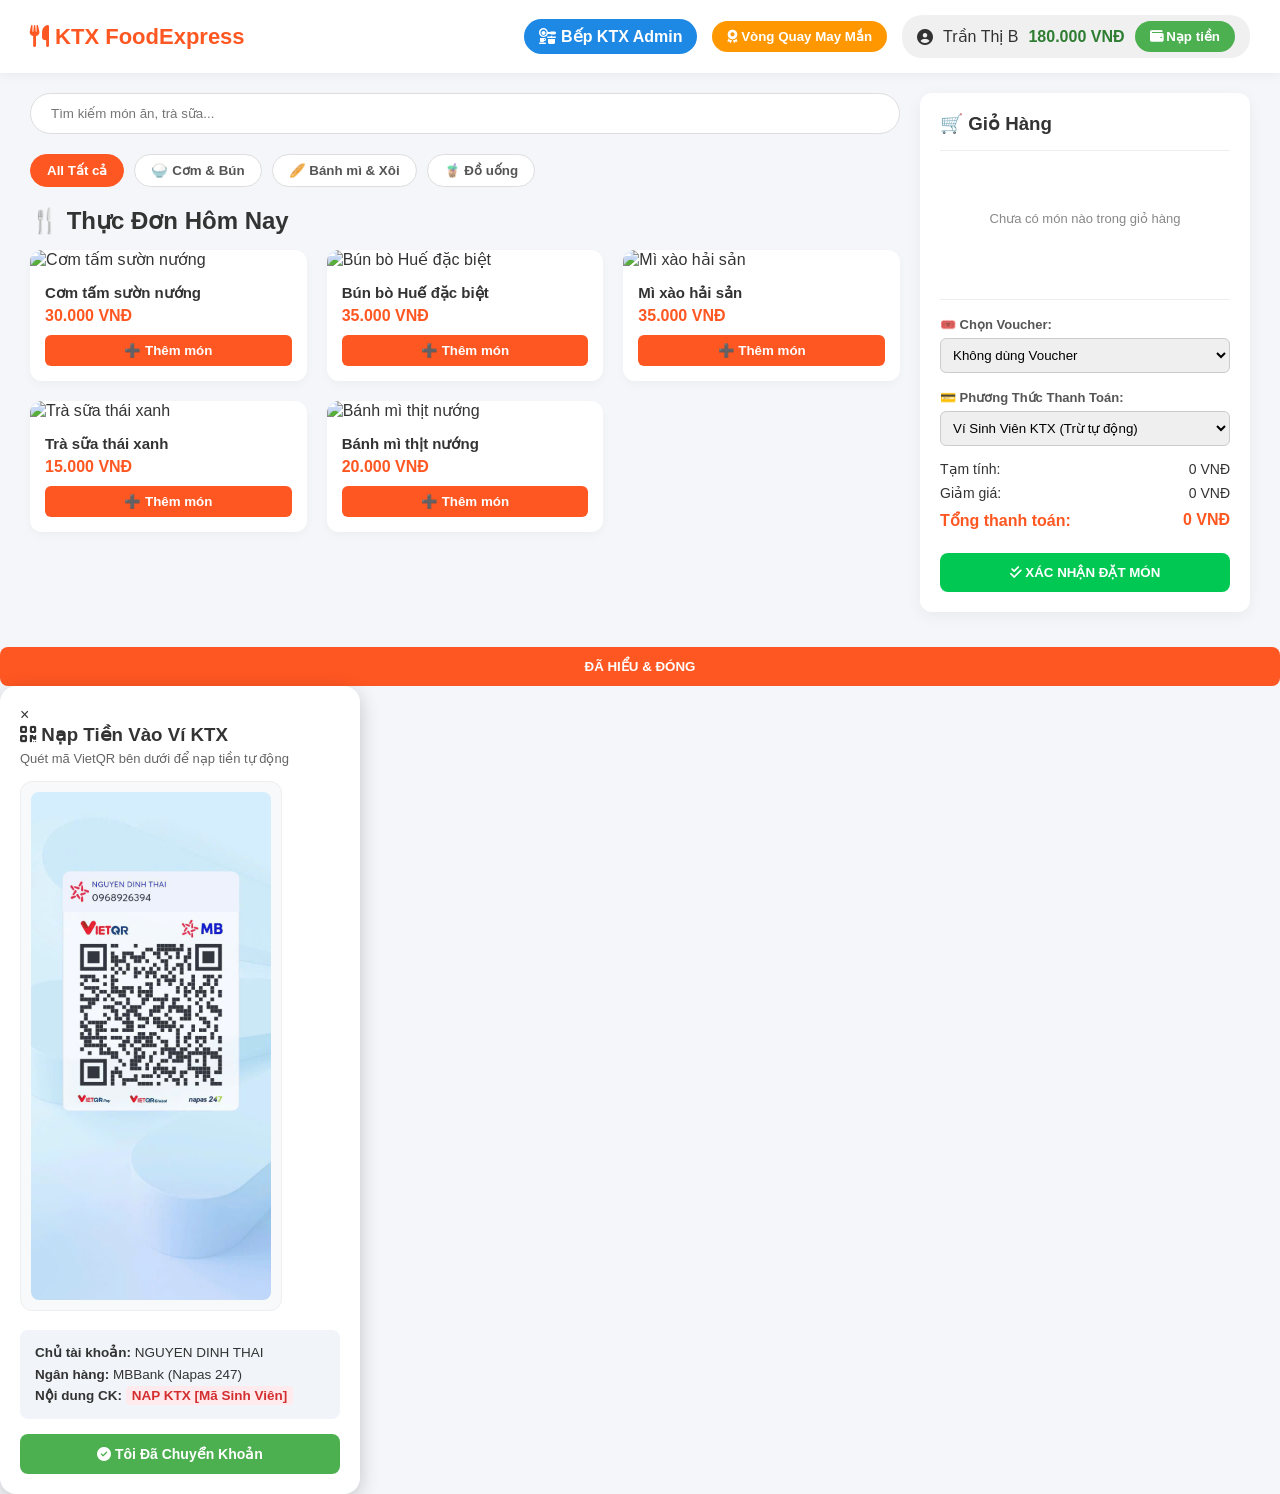
==== commit 450d7ad3: "thêm chức năng hiện ra qr của tôi khi nạp tiền (đã được test) nguồn: trust me bro" ====
--- a/frontend/index.html
+++ b/frontend/index.html
@@ -109,18 +109,38 @@
     </div>
 </div>
 
+<!-- Đóng thẻ div của Modal Hóa Đơn Thanh Toán -->
+<button class="btn-checkout" onclick="closeModal('invoice-modal')" style="margin-top: 15px; background: #ff5722;">ĐÃ HIỂU & ĐÓNG</button>
+</div>
+</div>
+
+<script src="app.js"></script>
+
+<!-- Modal QR Thanh Toán -->
 <div id="topup-modal" class="modal" style="display:none;">
-    <div class="modal-content">
+    <div class="modal-content qr-modal">
         <span class="close-btn" onclick="closeModal('topup-modal')">&times;</span>
-        <h3>💳 Nạp Tiền Vào Ví KTX</h3>
-        <select id="topup-amount" style="width:100%; padding:10px; margin:15px 0; border:1px solid #ccc; border-radius:6px;">
-            <option value="50000">50.000 VNĐ</option>
-            <option value="100000">100.000 VNĐ</option>
-            <option value="200000">200.000 VNĐ</option>
-        </select>
-        <button class="btn-checkout" onclick="confirmTopUp()">XÁC NHẬN NẠP TIỀN</button>
-    </div>
-</div>
+        <h3><i class="fa-solid fa-qrcode"></i> Nạp Tiền Vào Ví KTX</h3>
+        <p class="qr-desc">Quét mã VietQR bên dưới để nạp tiền tự động</p>
+
+        <div class="qr-container">
+            <img src="https://img.vietqr.io/image/MB-0968926394-compact.png?accountName=NGUYEN%20DINH%20THAI" alt="Mã QR VietQR MB Bank" class="qr-image">
+        </div>
+
+        <div class="qr-info">
+            <p><strong>Chủ tài khoản:</strong> NGUYEN DINH THAI</p>
+            <p><strong>Ngân hàng:</strong> MBBank (Napas 247)</p>
+            <p><strong>Nội dung CK:</strong> <span class="syntax-highlight">NAP KTX [Mã Sinh Viên]</span></p>
+        </div>
+
+        <button class="btn-confirm-topup" onclick="confirmTopUp()">
+            <i class="fa-solid fa-check-circle"></i> Tôi Đã Chuyển Khoản
+        </button>
+    </div>
+</div>
+
+</body>
+</html>
 
 <!-- Modal Hóa Đơn Thanh Toán -->
 <div id="invoice-modal" class="modal" style="display:none;">
@@ -169,5 +189,26 @@
 </div>
 
 <script src="app.js"></script>
+<div id="topupModal" class="modal-overlay">
+    <div class="modal-content qr-modal">
+        <span class="close-modal" onclick="closeTopUpModal()">&times;</span>
+        <h3><i class="fa-solid fa-qrcode"></i> Nạp Tiền Vào Ví KTX</h3>
+        <p class="qr-desc">Quét mã VietQR bên dưới để nạp tiền tự động</p>
+
+        <div class="qr-container">
+            <img src="qr-code.png" alt="Mã QR MB Bank - NGUYEN DINH THAI" class="qr-image">
+        </div>
+
+        <div class="qr-info">
+            <p><strong>Chủ tài khoản:</strong> NGUYEN DINH THAI</p>
+            <p><strong>Ngân hàng:</strong> MBBank (Napas 247)</p>
+            <p><strong>Nội dung CK:</strong> <span class="syntax-highlight">NAP KTX [Mã Sinh Viên]</span></p>
+        </div>
+
+        <button class="btn-confirm-topup" onclick="confirmTopUp()">
+            <i class="fa-solid fa-check-circle"></i> Tôi Đã Chuyển Khoản
+        </button>
+    </div>
+</div>
 </body>
 </html>
--- a/frontend/style.css
+++ b/frontend/style.css
@@ -42,4 +42,68 @@
 .modal { position: fixed; top: 0; left: 0; width: 100%; height: 100%; background: rgba(0,0,0,0.5); display: flex; justify-content: center; align-items: center; z-index: 1000; }
 .modal-content { background: #fff; padding: 25px; border-radius: 12px; width: 360px; position: relative; box-shadow: 0 5px 20px rgba(0,0,0,0.2); }
 .close-btn { position: absolute; right: 15px; top: 10px; font-size: 24px; cursor: pointer; color: #aaa; }
-.close-btn:hover { color: #000; }+.close-btn:hover { color: #000; }
+
+/* Modal Nạp Tiền QR */
+.qr-modal {
+    max-width: 400px;
+    padding: 20px;
+    border-radius: 16px;
+}
+
+.qr-desc {
+    font-size: 13px;
+    color: #666;
+    margin-top: 5px;
+    margin-bottom: 15px;
+}
+
+.qr-container {
+    background: #f8f9fa;
+    padding: 10px;
+    border-radius: 12px;
+    display: inline-block;
+    border: 1px solid #eee;
+}
+
+.qr-image {
+    width: 240px;
+    height: auto;
+    border-radius: 8px;
+    display: block;
+}
+
+.qr-info {
+    text-align: left;
+    background: #f1f5f9;
+    padding: 12px 15px;
+    border-radius: 8px;
+    margin: 15px 0;
+    font-size: 13.5px;
+    line-height: 1.6;
+}
+
+.syntax-highlight {
+    color: #d32f2f;
+    font-weight: bold;
+    background: #ffebee;
+    padding: 2px 6px;
+    border-radius: 4px;
+}
+
+.btn-confirm-topup {
+    width: 100%;
+    padding: 12px;
+    background: #4caf50;
+    color: #fff;
+    border: none;
+    border-radius: 8px;
+    font-weight: bold;
+    font-size: 14px;
+    cursor: pointer;
+    transition: background 0.2s;
+}
+
+.btn-confirm-topup:hover {
+    background: #388e3c;
+}
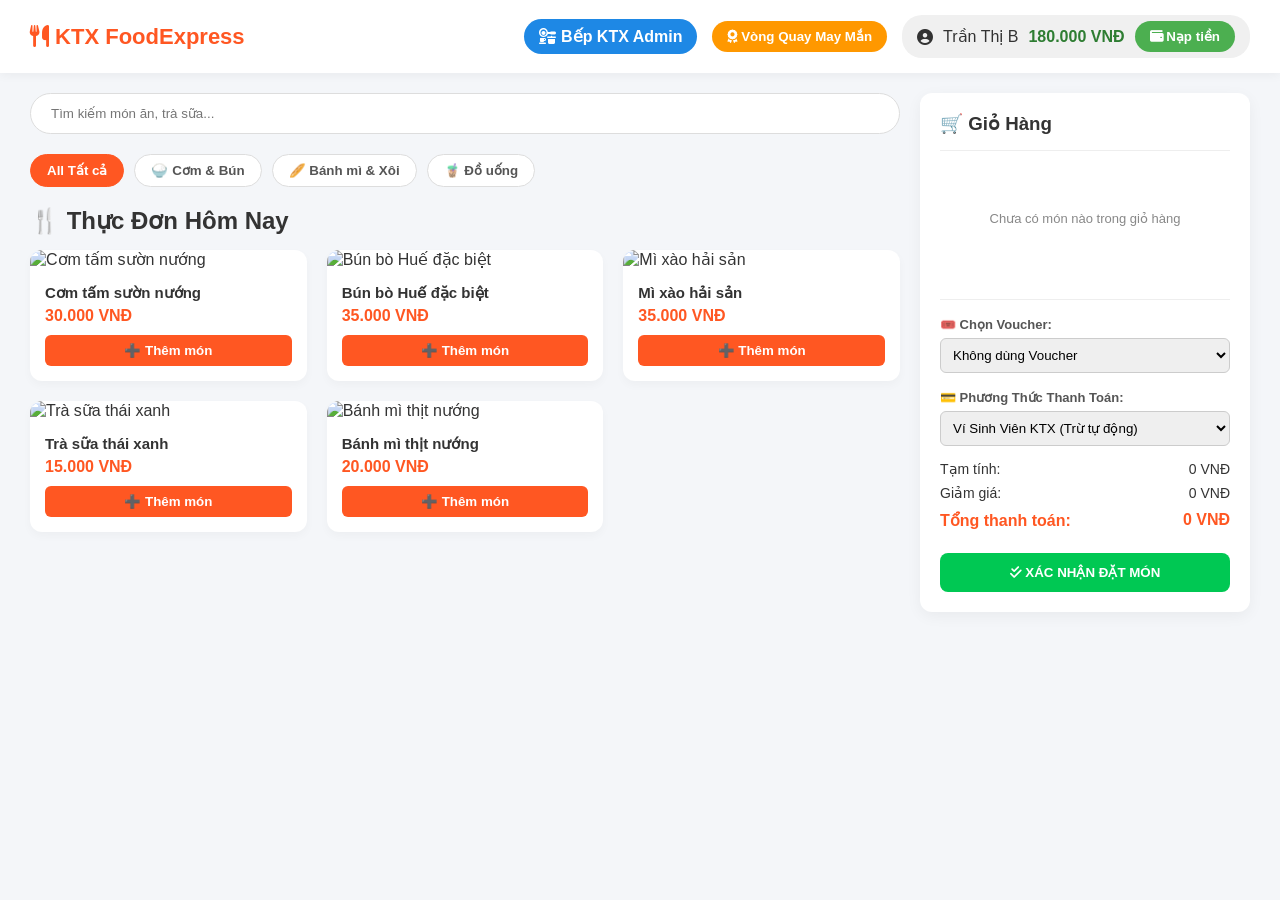
==== commit c10bba0b: "Update order payment flow: Show QR payment modal before invoice modal" ====
--- a/frontend/index.html
+++ b/frontend/index.html
@@ -99,7 +99,7 @@
     </div>
 </div>
 
-<!-- Modal Đăng Nhập & Nạp Tiền -->
+<!-- Modal Đăng Nhập -->
 <div id="login-modal" class="modal" style="display:none;">
     <div class="modal-content">
         <span class="close-btn" onclick="closeModal('login-modal')">&times;</span>
@@ -109,38 +109,68 @@
     </div>
 </div>
 
-<!-- Đóng thẻ div của Modal Hóa Đơn Thanh Toán -->
-<button class="btn-checkout" onclick="closeModal('invoice-modal')" style="margin-top: 15px; background: #ff5722;">ĐÃ HIỂU & ĐÓNG</button>
-</div>
-</div>
-
-<script src="app.js"></script>
-
-<!-- Modal QR Thanh Toán -->
+<!-- Modal Nạp Tiền VietQR -->
 <div id="topup-modal" class="modal" style="display:none;">
-    <div class="modal-content qr-modal">
+    <div class="modal-content" style="width: 400px; padding: 25px; border-radius: 12px; background: #fff; text-align: center;">
         <span class="close-btn" onclick="closeModal('topup-modal')">&times;</span>
-        <h3><i class="fa-solid fa-qrcode"></i> Nạp Tiền Vào Ví KTX</h3>
-        <p class="qr-desc">Quét mã VietQR bên dưới để nạp tiền tự động</p>
-
-        <div class="qr-container">
-            <img src="https://img.vietqr.io/image/MB-0968926394-compact.png?accountName=NGUYEN%20DINH%20THAI" alt="Mã QR VietQR MB Bank" class="qr-image">
-        </div>
-
-        <div class="qr-info">
-            <p><strong>Chủ tài khoản:</strong> NGUYEN DINH THAI</p>
-            <p><strong>Ngân hàng:</strong> MBBank (Napas 247)</p>
-            <p><strong>Nội dung CK:</strong> <span class="syntax-highlight">NAP KTX [Mã Sinh Viên]</span></p>
-        </div>
-
-        <button class="btn-confirm-topup" onclick="confirmTopUp()">
-            <i class="fa-solid fa-check-circle"></i> Tôi Đã Chuyển Khoản
+        <h3 style="color: #2e7d32; font-size: 20px; margin-bottom: 15px;">
+            <i class="fa-solid fa-qrcode"></i> NẠP TIỀN VÀO VÍ KTX
+        </h3>
+
+        <div style="text-align: left; margin-bottom: 15px;">
+            <label style="font-size: 13px; font-weight: bold; color: #555;">1. Chọn số tiền nạp:</label>
+            <select id="topup-amount" onchange="updateQrCode()" style="width:100%; padding:10px; border-radius:6px; border:1px solid #ccc; margin-top:5px; font-weight:bold;">
+                <option value="50000">50.000 VNĐ</option>
+                <option value="100000">100.000 VNĐ</option>
+                <option value="200000">200.000 VNĐ</option>
+                <option value="500000">500.000 VNĐ</option>
+            </select>
+        </div>
+
+        <div style="background: #f8f9fa; border: 1px solid #e9ecef; border-radius: 10px; padding: 15px; margin-bottom: 15px;">
+            <label style="font-size: 13px; font-weight: bold; color: #555; display: block; margin-bottom: 10px; text-align: left;">2. Quét mã VietQR bằng app Ngân hàng / MoMo:</label>
+            <img id="qr-code-img" src="" alt="Mã QR Nạp Tiền" style="width: 180px; height: 180px; border-radius: 8px; border: 2px solid #2e7d32; padding: 5px; background: #fff;">
+
+            <div style="font-size: 12px; color: #444; margin-top: 10px; text-align: left; line-height: 1.6;">
+                <p><b>Ngân hàng:</b> MBBank (Ngân hàng Quân Đội)</p>
+                <p><b>Số tài khoản:</b> <span style="color: #1e88e5; font-weight: bold;">0987654321</span></p>
+                <p><b>Chủ tài khoản:</b> BẾP KTX FOOD EXPRESS</p>
+                <p><b>Nội dung chuyển khoản:</b> <span id="topup-memo" style="color: #ff5722; font-weight: bold;">NAP KTX SV002</span></p>
+            </div>
+        </div>
+
+        <button class="btn-checkout" onclick="confirmTopUp()" style="background: #2e7d32; width: 100%;">
+            <i class="fa-solid fa-check-circle"></i> ĐÃ CHUYỂN KHỎAN & NẠP VÀO VÍ
         </button>
     </div>
 </div>
 
-</body>
-</html>
+<!-- Modal QR Thanh Toán Đơn Hàng -->
+<div id="payment-qr-modal" class="modal" style="display:none;">
+    <div class="modal-content" style="width: 400px; padding: 25px; border-radius: 12px; background: #fff; text-align: center;">
+        <span class="close-btn" onclick="closeModal('payment-qr-modal')">&times;</span>
+        <h3 style="color: #ff5722; font-size: 20px; margin-bottom: 15px;">
+            <i class="fa-solid fa-qrcode"></i> THANH TOÁN ĐƠN HÀNG QUA QR
+        </h3>
+
+        <div style="background: #f8f9fa; border: 1px solid #e9ecef; border-radius: 10px; padding: 15px; margin-bottom: 15px;">
+            <p style="font-size: 13px; font-weight: bold; color: #555; margin-bottom: 10px; text-align: left;">Quét mã VietQR bằng App Ngân hàng / MoMo để thanh toán:</p>
+            <img id="pay-qr-code-img" src="" alt="Mã QR Thanh Toán" style="width: 200px; height: 200px; border-radius: 8px; border: 2px solid #ff5722; padding: 5px; background: #fff;">
+
+            <div style="font-size: 12px; color: #444; margin-top: 10px; text-align: left; line-height: 1.6;">
+                <p><b>Số tiền thanh toán:</b> <span id="pay-qr-amount" style="color: #ff5722; font-weight: bold; font-size: 15px;">0 VNĐ</span></p>
+                <p><b>Ngân hàng:</b> MBBank (Ngân hàng Quân Đội)</p>
+                <p><b>Số tài khoản:</b> <span style="color: #1e88e5; font-weight: bold;">0987654321</span></p>
+                <p><b>Chủ tài khoản:</b> BEP KTX FOOD EXPRESS</p>
+                <p><b>Nội dung:</b> <span id="pay-qr-memo" style="color: #ff5722; font-weight: bold;">ORD123456</span></p>
+            </div>
+        </div>
+
+        <button class="btn-checkout" onclick="confirmQrPayment()" style="background: #ff5722; width: 100%;">
+            <i class="fa-solid fa-check-circle"></i> ĐÃ CHUYỂN KHỎAN & THANH TOÁN
+        </button>
+    </div>
+</div>
 
 <!-- Modal Hóa Đơn Thanh Toán -->
 <div id="invoice-modal" class="modal" style="display:none;">
@@ -189,26 +219,5 @@
 </div>
 
 <script src="app.js"></script>
-<div id="topupModal" class="modal-overlay">
-    <div class="modal-content qr-modal">
-        <span class="close-modal" onclick="closeTopUpModal()">&times;</span>
-        <h3><i class="fa-solid fa-qrcode"></i> Nạp Tiền Vào Ví KTX</h3>
-        <p class="qr-desc">Quét mã VietQR bên dưới để nạp tiền tự động</p>
-
-        <div class="qr-container">
-            <img src="qr-code.png" alt="Mã QR MB Bank - NGUYEN DINH THAI" class="qr-image">
-        </div>
-
-        <div class="qr-info">
-            <p><strong>Chủ tài khoản:</strong> NGUYEN DINH THAI</p>
-            <p><strong>Ngân hàng:</strong> MBBank (Napas 247)</p>
-            <p><strong>Nội dung CK:</strong> <span class="syntax-highlight">NAP KTX [Mã Sinh Viên]</span></p>
-        </div>
-
-        <button class="btn-confirm-topup" onclick="confirmTopUp()">
-            <i class="fa-solid fa-check-circle"></i> Tôi Đã Chuyển Khoản
-        </button>
-    </div>
-</div>
 </body>
 </html>
--- a/frontend/style.css
+++ b/frontend/style.css
@@ -42,68 +42,4 @@
 .modal { position: fixed; top: 0; left: 0; width: 100%; height: 100%; background: rgba(0,0,0,0.5); display: flex; justify-content: center; align-items: center; z-index: 1000; }
 .modal-content { background: #fff; padding: 25px; border-radius: 12px; width: 360px; position: relative; box-shadow: 0 5px 20px rgba(0,0,0,0.2); }
 .close-btn { position: absolute; right: 15px; top: 10px; font-size: 24px; cursor: pointer; color: #aaa; }
-.close-btn:hover { color: #000; }
-
-/* Modal Nạp Tiền QR */
-.qr-modal {
-    max-width: 400px;
-    padding: 20px;
-    border-radius: 16px;
-}
-
-.qr-desc {
-    font-size: 13px;
-    color: #666;
-    margin-top: 5px;
-    margin-bottom: 15px;
-}
-
-.qr-container {
-    background: #f8f9fa;
-    padding: 10px;
-    border-radius: 12px;
-    display: inline-block;
-    border: 1px solid #eee;
-}
-
-.qr-image {
-    width: 240px;
-    height: auto;
-    border-radius: 8px;
-    display: block;
-}
-
-.qr-info {
-    text-align: left;
-    background: #f1f5f9;
-    padding: 12px 15px;
-    border-radius: 8px;
-    margin: 15px 0;
-    font-size: 13.5px;
-    line-height: 1.6;
-}
-
-.syntax-highlight {
-    color: #d32f2f;
-    font-weight: bold;
-    background: #ffebee;
-    padding: 2px 6px;
-    border-radius: 4px;
-}
-
-.btn-confirm-topup {
-    width: 100%;
-    padding: 12px;
-    background: #4caf50;
-    color: #fff;
-    border: none;
-    border-radius: 8px;
-    font-weight: bold;
-    font-size: 14px;
-    cursor: pointer;
-    transition: background 0.2s;
-}
-
-.btn-confirm-topup:hover {
-    background: #388e3c;
-}+.close-btn:hover { color: #000; }
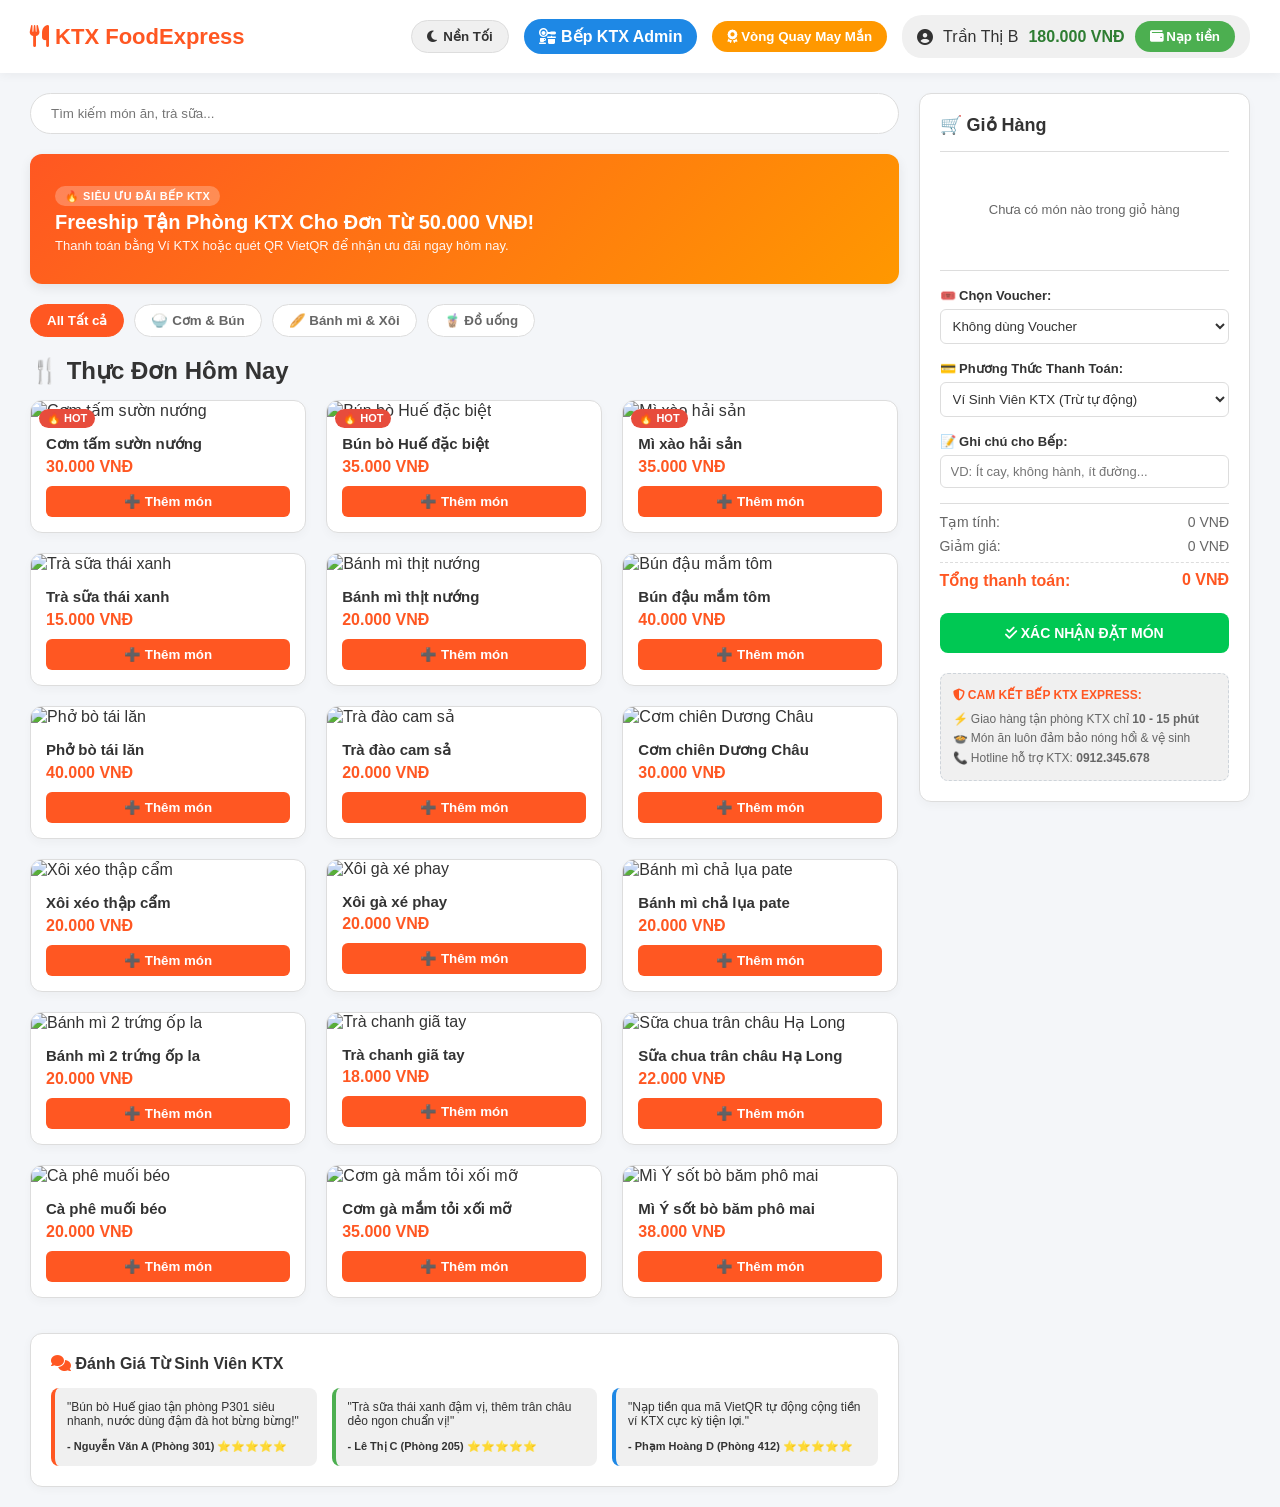
==== commit 8f311f59: "Full update: Dark mode PERSISTENCE, 18 food items with custom toppings, note field, and UI enhanceme" ====
--- a/frontend/index.html
+++ b/frontend/index.html
@@ -11,6 +11,10 @@
 <header class="navbar">
     <div class="logo"><i class="fa-solid fa-utensils"></i> KTX FoodExpress</div>
     <div class="nav-right">
+        <!-- Nút Toggle Chế Độ Nền Tối -->
+        <button id="theme-toggle" class="btn-theme" onclick="toggleTheme()">
+            <i class="fa-solid fa-moon"></i> <span>Nền Tối</span>
+        </button>
         <a href="admin.html" class="btn-admin"><i class="fa-solid fa-kitchen-set"></i> Bếp KTX Admin</a>
         <button class="btn-wheel" onclick="openWheelModal()"><i class="fa-solid fa-award"></i> Vòng Quay May Mắn</button>
         <div class="user-info">
@@ -28,6 +32,15 @@
             <input type="text" id="search-input" placeholder="Tìm kiếm món ăn, trà sữa..." onkeyup="filterFoods()">
         </div>
 
+        <!-- Banner Slider Quảng Cáo KTX -->
+        <div class="banner-slider" style="margin-bottom: 20px; border-radius: 12px; overflow: hidden; box-shadow: 0 4px 12px rgba(0,0,0,0.08); position: relative; height: 130px; background: linear-gradient(135deg, #ff5722, #ff9800); color: #fff; display: flex; align-items: center; padding: 0 25px;">
+            <div>
+                <span style="background: rgba(255,255,255,0.25); padding: 4px 10px; border-radius: 15px; font-size: 11px; font-weight: bold; letter-spacing: 0.5px;">🔥 SIÊU ƯU ĐÃI BẾP KTX</span>
+                <h2 style="font-size: 20px; margin: 6px 0 4px 0;">Freeship Tận Phòng KTX Cho Đơn Từ 50.000 VNĐ!</h2>
+                <p style="font-size: 13px; opacity: 0.95;">Thanh toán bằng Ví KTX hoặc quét QR VietQR để nhận ưu đãi ngay hôm nay.</p>
+            </div>
+        </div>
+
         <!-- Mục Phân Loại Đồ Ăn -->
         <div class="category-tabs">
             <button class="cat-btn active" onclick="filterCategory('all', this)">All Tất cả</button>
@@ -38,6 +51,25 @@
 
         <h2>🍴 Thực Đơn Hôm Nay</h2>
         <div class="food-grid" id="food-grid"></div>
+
+        <!-- Khối Đánh Giá Từ Sinh Viên KTX -->
+        <div class="feedback-section" style="margin-top: 35px; padding: 20px; border-radius: 12px; box-shadow: 0 2px 10px rgba(0,0,0,0.04);">
+            <h3 style="font-size: 16px; margin-bottom: 15px;"><i class="fa-solid fa-comments" style="color:#ff5722;"></i> Đánh Giá Từ Sinh Viên KTX</h3>
+            <div style="display: grid; grid-template-columns: repeat(auto-fit, minmax(220px, 1fr)); gap: 15px;">
+                <div class="feedback-card" style="padding: 12px; border-radius: 8px; border-left: 4px solid #ff5722;">
+                    <p style="font-size: 12px; margin-bottom: 8px;">"Bún bò Huế giao tận phòng P301 siêu nhanh, nước dùng đậm đà hot bừng bừng!"</p>
+                    <span style="font-size: 11px; font-weight: bold;">- Nguyễn Văn A (Phòng 301) ⭐⭐⭐⭐⭐</span>
+                </div>
+                <div class="feedback-card" style="padding: 12px; border-radius: 8px; border-left: 4px solid #4caf50;">
+                    <p style="font-size: 12px; margin-bottom: 8px;">"Trà sữa thái xanh đậm vị, thêm trân châu dẻo ngon chuẩn vị!"</p>
+                    <span style="font-size: 11px; font-weight: bold;">- Lê Thị C (Phòng 205) ⭐⭐⭐⭐⭐</span>
+                </div>
+                <div class="feedback-card" style="padding: 12px; border-radius: 8px; border-left: 4px solid #1e88e5;">
+                    <p style="font-size: 12px; margin-bottom: 8px;">"Nạp tiền qua mã VietQR tự động cộng tiền ví KTX cực kỳ tiện lợi."</p>
+                    <span style="font-size: 11px; font-weight: bold;">- Phạm Hoàng D (Phòng 412) ⭐⭐⭐⭐⭐</span>
+                </div>
+            </div>
+        </div>
     </section>
 
     <aside class="cart-section">
@@ -48,20 +80,26 @@
 
         <!-- Kho Voucher -->
         <div class="voucher-box" style="margin-bottom:15px;">
-            <label style="font-size:13px; font-weight:bold; color:#555;">🎟️ Chọn Voucher:</label>
-            <select id="voucher-select" onchange="applyVoucherSelect()" style="width:100%; padding:8px; border-radius:6px; border:1px solid #ccc; margin-top:5px;">
+            <label style="font-size:13px; font-weight:bold;">🎟️ Chọn Voucher:</label>
+            <select id="voucher-select" onchange="applyVoucherSelect()" style="width:100%; padding:8px; border-radius:6px; margin-top:5px;">
                 <option value="">Không dùng Voucher</option>
             </select>
         </div>
 
         <!-- Phương Thức Thanh Toán -->
         <div class="payment-method-box" style="margin-bottom:15px;">
-            <label style="font-size:13px; font-weight:bold; color:#555;">💳 Phương Thức Thanh Toán:</label>
-            <select id="payment-method" style="width:100%; padding:8px; border-radius:6px; border:1px solid #ccc; margin-top:5px;">
+            <label style="font-size:13px; font-weight:bold;">💳 Phương Thức Thanh Toán:</label>
+            <select id="payment-method" style="width:100%; padding:8px; border-radius:6px; margin-top:5px;">
                 <option value="wallet">Ví Sinh Viên KTX (Trừ tự động)</option>
                 <option value="cash">Tiền mặt khi nhận hàng (COD)</option>
                 <option value="bank">Chuyển khoản QR Ngân hàng</option>
             </select>
+        </div>
+
+        <!-- Ô Ghi Chú Đơn Hàng -->
+        <div class="note-box" style="margin-bottom:15px;">
+            <label style="font-size:13px; font-weight:bold;">📝 Ghi chú cho Bếp:</label>
+            <input type="text" id="order-note" placeholder="VD: Ít cay, không hành, ít đường..." style="width:100%; padding:8px 10px; border-radius:6px; margin-top:5px; font-size:13px; outline:none;">
         </div>
 
         <div class="cart-summary">
@@ -71,20 +109,48 @@
             <button class="btn-checkout" onclick="checkout()"><i class="fa-solid fa-check-double"></i> XÁC NHẬN ĐẶT MÓN</button>
         </div>
 
+        <!-- Cam Kết Dịch Vụ Bếp KTX -->
+        <div class="trust-box" style="margin-top: 20px; border: 1px dashed #ced4da; border-radius: 8px; padding: 12px; font-size: 12px; line-height: 1.6;">
+            <p style="font-weight: bold; color: #ff5722; margin-bottom: 5px;"><i class="fa-solid fa-shield-halved"></i> CAM KẾT BẾP KTX EXPRESS:</p>
+            <p>⚡ Giao hàng tận phòng KTX chỉ <b>10 - 15 phút</b></p>
+            <p>🍲 Món ăn luôn đảm bảo nóng hổi & vệ sinh</p>
+            <p>📞 Hotline hỗ trợ KTX: <b>0912.345.678</b></p>
+        </div>
+
         <!-- Shipper Tracker Real-time -->
         <div id="order-progress-box" style="display:none; margin-top:20px; border-top:2px dashed #ddd; padding-top:15px;">
             <h4 style="color:#ff5722; font-size:15px;"><i class="fa-solid fa-truck-fast"></i> Tiến Trình Đơn Hàng Gần Đây</h4>
             <div style="position:relative; width:100%; height:80px; background:#e9ecef; border-radius:10px; margin-top:10px; overflow:hidden;">
-                <div style="position:absolute; left:10px; top:28px; font-weight:bold; font-size:12px;">🍳 Bếp KTX</div>
-                <div style="position:absolute; right:10px; top:28px; font-weight:bold; font-size:12px;">🏢 Phòng KTX</div>
+                <div style="position:absolute; left:10px; top:28px; font-weight:bold; font-size:12px; color:#333;">🍳 Bếp KTX</div>
+                <div style="position:absolute; right:10px; top:28px; font-weight:bold; font-size:12px; color:#333;">🏢 Phòng KTX</div>
                 <div id="shipper-bike" style="position:absolute; left:10px; top:22px; font-size:26px; transition: left 1.5s ease-in-out;">🛵</div>
             </div>
-            <p id="order-status-text" style="font-size:13px; color:#333; margin-top:10px; text-align:center; font-weight:600;">
+            <p id="order-status-text" style="font-size:13px; margin-top:10px; text-align:center; font-weight:600;">
                 Mã OTP: <span id="otp-code" style="color:#20bf6b;">1234</span> | Đã gửi đơn tới nhà bếp...
             </p>
         </div>
     </aside>
 </main>
+
+<!-- Modal Chọn Topping Cho Món Ăn -->
+<div id="topping-modal" class="modal" style="display:none;">
+    <div class="modal-content" style="width: 380px; padding: 20px; border-radius: 12px;">
+        <span class="close-btn" onclick="closeModal('topping-modal')">&times;</span>
+        <div style="text-align: center; margin-bottom: 15px;">
+            <h3 id="topping-food-name" style="color: #ff5722; font-size: 18px;">Tên món ăn</h3>
+            <p id="topping-food-price" style="font-size: 13px; font-weight: bold;">0 VNĐ</p>
+        </div>
+
+        <div style="margin-bottom: 15px;">
+            <label style="font-weight: bold; font-size: 14px; display: block; margin-bottom: 10px;">➕ Chọn Topping kèm theo:</label>
+            <div id="topping-options-list" style="display: flex; flex-direction: column; gap: 8px; max-height: 180px; overflow-y: auto;"></div>
+        </div>
+
+        <button class="btn-checkout" onclick="confirmAddToCartWithToppings()" style="background: #ff5722; width: 100%;">
+            <i class="fa-solid fa-cart-plus"></i> THÊM VÀO GIỎ HÀNG
+        </button>
+    </div>
+</div>
 
 <!-- Modal Vòng Quay May Mắn -->
 <div id="wheel-modal" class="modal" style="display:none;">
@@ -111,15 +177,15 @@
 
 <!-- Modal Nạp Tiền VietQR -->
 <div id="topup-modal" class="modal" style="display:none;">
-    <div class="modal-content" style="width: 400px; padding: 25px; border-radius: 12px; background: #fff; text-align: center;">
+    <div class="modal-content" style="width: 400px; padding: 25px; border-radius: 12px; text-align: center;">
         <span class="close-btn" onclick="closeModal('topup-modal')">&times;</span>
         <h3 style="color: #2e7d32; font-size: 20px; margin-bottom: 15px;">
             <i class="fa-solid fa-qrcode"></i> NẠP TIỀN VÀO VÍ KTX
         </h3>
 
         <div style="text-align: left; margin-bottom: 15px;">
-            <label style="font-size: 13px; font-weight: bold; color: #555;">1. Chọn số tiền nạp:</label>
-            <select id="topup-amount" onchange="updateQrCode()" style="width:100%; padding:10px; border-radius:6px; border:1px solid #ccc; margin-top:5px; font-weight:bold;">
+            <label style="font-size: 13px; font-weight: bold;">1. Chọn số tiền nạp:</label>
+            <select id="topup-amount" onchange="updateQrCode()" style="width:100%; padding:10px; border-radius:6px; margin-top:5px; font-weight:bold;">
                 <option value="50000">50.000 VNĐ</option>
                 <option value="100000">100.000 VNĐ</option>
                 <option value="200000">200.000 VNĐ</option>
@@ -127,11 +193,11 @@
             </select>
         </div>
 
-        <div style="background: #f8f9fa; border: 1px solid #e9ecef; border-radius: 10px; padding: 15px; margin-bottom: 15px;">
-            <label style="font-size: 13px; font-weight: bold; color: #555; display: block; margin-bottom: 10px; text-align: left;">2. Quét mã VietQR bằng app Ngân hàng / MoMo:</label>
+        <div style="border: 1px solid #e9ecef; border-radius: 10px; padding: 15px; margin-bottom: 15px;">
+            <label style="font-size: 13px; font-weight: bold; display: block; margin-bottom: 10px; text-align: left;">2. Quét mã VietQR bằng app Ngân hàng / MoMo:</label>
             <img id="qr-code-img" src="" alt="Mã QR Nạp Tiền" style="width: 180px; height: 180px; border-radius: 8px; border: 2px solid #2e7d32; padding: 5px; background: #fff;">
 
-            <div style="font-size: 12px; color: #444; margin-top: 10px; text-align: left; line-height: 1.6;">
+            <div style="font-size: 12px; margin-top: 10px; text-align: left; line-height: 1.6;">
                 <p><b>Ngân hàng:</b> MBBank (Ngân hàng Quân Đội)</p>
                 <p><b>Số tài khoản:</b> <span style="color: #1e88e5; font-weight: bold;">0987654321</span></p>
                 <p><b>Chủ tài khoản:</b> BẾP KTX FOOD EXPRESS</p>
@@ -147,17 +213,17 @@
 
 <!-- Modal QR Thanh Toán Đơn Hàng -->
 <div id="payment-qr-modal" class="modal" style="display:none;">
-    <div class="modal-content" style="width: 400px; padding: 25px; border-radius: 12px; background: #fff; text-align: center;">
+    <div class="modal-content" style="width: 400px; padding: 25px; border-radius: 12px; text-align: center;">
         <span class="close-btn" onclick="closeModal('payment-qr-modal')">&times;</span>
         <h3 style="color: #ff5722; font-size: 20px; margin-bottom: 15px;">
             <i class="fa-solid fa-qrcode"></i> THANH TOÁN ĐƠN HÀNG QUA QR
         </h3>
 
-        <div style="background: #f8f9fa; border: 1px solid #e9ecef; border-radius: 10px; padding: 15px; margin-bottom: 15px;">
-            <p style="font-size: 13px; font-weight: bold; color: #555; margin-bottom: 10px; text-align: left;">Quét mã VietQR bằng App Ngân hàng / MoMo để thanh toán:</p>
+        <div style="border: 1px solid #e9ecef; border-radius: 10px; padding: 15px; margin-bottom: 15px;">
+            <p style="font-size: 13px; font-weight: bold; margin-bottom: 10px; text-align: left;">Quét mã VietQR bằng App Ngân hàng / MoMo để thanh toán:</p>
             <img id="pay-qr-code-img" src="" alt="Mã QR Thanh Toán" style="width: 200px; height: 200px; border-radius: 8px; border: 2px solid #ff5722; padding: 5px; background: #fff;">
 
-            <div style="font-size: 12px; color: #444; margin-top: 10px; text-align: left; line-height: 1.6;">
+            <div style="font-size: 12px; margin-top: 10px; text-align: left; line-height: 1.6;">
                 <p><b>Số tiền thanh toán:</b> <span id="pay-qr-amount" style="color: #ff5722; font-weight: bold; font-size: 15px;">0 VNĐ</span></p>
                 <p><b>Ngân hàng:</b> MBBank (Ngân hàng Quân Đội)</p>
                 <p><b>Số tài khoản:</b> <span style="color: #1e88e5; font-weight: bold;">0987654321</span></p>
@@ -174,11 +240,11 @@
 
 <!-- Modal Hóa Đơn Thanh Toán -->
 <div id="invoice-modal" class="modal" style="display:none;">
-    <div class="modal-content" style="width: 420px; padding: 25px; border-radius: 12px; background: #fff;">
+    <div class="modal-content" style="width: 420px; padding: 25px; border-radius: 12px;">
         <span class="close-btn" onclick="closeModal('invoice-modal')">&times;</span>
         <div style="text-align: center; border-bottom: 2px dashed #ddd; padding-bottom: 15px; margin-bottom: 15px;">
             <h3 style="color: #ff5722; font-size: 20px;"><i class="fa-solid fa-receipt"></i> HÓA ĐƠN ĐẶT MÓN</h3>
-            <p style="font-size: 12px; color: #777; margin-top: 5px;">Bếp KTX Express - Cổng KTX Sinh Viên</p>
+            <p style="font-size: 12px; margin-top: 5px;">Bếp KTX Express - Cổng KTX Sinh Viên</p>
         </div>
 
         <div style="font-size: 13px; line-height: 1.6; margin-bottom: 15px;">
@@ -187,6 +253,7 @@
             <p><b>Khách hàng:</b> <span id="inv-student-name">--</span> (<span id="inv-student-id">--</span>)</p>
             <p><b>Địa điểm giao:</b> Phòng KTX <span id="inv-room">--</span></p>
             <p><b>Thanh toán:</b> <span id="inv-payment-method" style="font-weight: bold; color: #2e7d32;">--</span></p>
+            <p><b>Ghi chú:</b> <span id="inv-order-note" style="color: #ff5722;">--</span></p>
         </div>
 
         <div style="border-top: 1px solid #eee; border-bottom: 1px solid #eee; padding: 10px 0; margin-bottom: 15px; max-height: 150px; overflow-y: auto;">
@@ -207,7 +274,7 @@
         </div>
 
         <!-- Thông tin Shipper KTX -->
-        <div style="background: #e8f5e9; border: 1px solid #c8e6c9; border-radius: 8px; padding: 12px; font-size: 13px;">
+        <div style="background: #e8f5e9; border: 1px solid #c8e6c9; border-radius: 8px; padding: 12px; font-size: 13px; color:#333;">
             <p style="font-weight: bold; color: #2e7d32; margin-bottom: 5px;"><i class="fa-solid fa-motorcycle"></i> THÔNG TIN SHIPPER PHỤ TRÁCH:</p>
             <p><b>Họ tên Shipper:</b> <span id="inv-shipper-name">Nguyễn Văn Hoàng</span></p>
             <p><b>Số điện thoại:</b> <a id="inv-shipper-phone" href="#" style="color: #1e88e5; font-weight: bold; text-decoration: none;">0987.654.321</a></p>
--- a/frontend/style.css
+++ b/frontend/style.css
@@ -1,45 +1,318 @@
-* { box-sizing: border-box; margin: 0; padding: 0; font-family: 'Segoe UI', Tahoma, Geneva, Verdana, sans-serif; }
-body { background-color: #f4f6f9; color: #333; }
-
-.navbar { display: flex; justify-content: space-between; align-items: center; background: #fff; padding: 15px 30px; box-shadow: 0 2px 10px rgba(0,0,0,0.05); }
-.logo { font-size: 22px; font-weight: bold; color: #ff5722; }
-.nav-right { display: flex; gap: 15px; align-items: center; }
-.btn-admin, .btn-wheel, .btn-topup { padding: 8px 15px; border-radius: 20px; border: none; cursor: pointer; font-weight: 600; text-decoration: none; }
+:root {
+    --bg-body: #f4f6f9;
+    --bg-card: #ffffff;
+    --text-color: #333333;
+    --text-muted: #666666;
+    --border-color: #dddddd;
+    --input-bg: #ffffff;
+    --cart-bg: #ffffff;
+    --nav-bg: #ffffff;
+    --user-bg: #f0f0f0;
+    --card-shadow: 0 4px 10px rgba(0,0,0,0.03);
+}
+
+body.dark-mode {
+    --bg-body: #121212;
+    --bg-card: #1e1e1e;
+    --text-color: #e0e0e0;
+    --text-muted: #aaa;
+    --border-color: #333333;
+    --input-bg: #2d2d2d;
+    --cart-bg: #1e1e1e;
+    --nav-bg: #1e1e1e;
+    --user-bg: #2d2d2d;
+    --card-shadow: 0 4px 10px rgba(0,0,0,0.4);
+}
+
+* {
+    box-sizing: border-box;
+    margin: 0;
+    padding: 0;
+    font-family: 'Segoe UI', Tahoma, Geneva, Verdana, sans-serif;
+}
+
+body {
+    background-color: var(--bg-body);
+    color: var(--text-color);
+    transition: background-color 0.3s, color 0.3s;
+}
+
+/* Header & Navbar */
+.navbar {
+    display: flex;
+    justify-content: space-between;
+    align-items: center;
+    background: var(--nav-bg);
+    padding: 15px 30px;
+    box-shadow: 0 2px 10px rgba(0,0,0,0.05);
+}
+
+.logo {
+    font-size: 22px;
+    font-weight: bold;
+    color: #ff5722;
+}
+
+.nav-right {
+    display: flex;
+    gap: 15px;
+    align-items: center;
+}
+
+.btn-theme {
+    padding: 8px 15px;
+    border-radius: 20px;
+    border: 1px solid var(--border-color);
+    background: var(--user-bg);
+    color: var(--text-color);
+    cursor: pointer;
+    font-weight: 600;
+    display: flex;
+    align-items: center;
+    gap: 6px;
+    transition: 0.2s;
+}
+
+.btn-admin, .btn-wheel, .btn-topup {
+    padding: 8px 15px;
+    border-radius: 20px;
+    border: none;
+    cursor: pointer;
+    font-weight: 600;
+    text-decoration: none;
+}
+
 .btn-admin { background: #1e88e5; color: #fff; }
 .btn-wheel { background: #ff9800; color: #fff; }
 .btn-topup { background: #4caf50; color: #fff; }
-.user-info { display: flex; align-items: center; gap: 10px; background: #f0f0f0; padding: 6px 15px; border-radius: 20px; }
-.balance { color: #2e7d32; font-weight: bold; }
-
-.container { display: flex; gap: 20px; padding: 20px 30px; }
+
+.user-info {
+    display: flex;
+    align-items: center;
+    gap: 10px;
+    background: var(--user-bg);
+    padding: 6px 15px;
+    border-radius: 20px;
+}
+
+.balance {
+    color: #2e7d32;
+    font-weight: bold;
+}
+
+body.dark-mode .balance {
+    color: #81c784;
+}
+
+/* Bố cục chính */
+.container {
+    display: flex;
+    gap: 20px;
+    padding: 20px 30px;
+}
+
 .menu-section { flex: 3; }
-.cart-section { flex: 1; background: #fff; padding: 20px; border-radius: 12px; height: fit-content; box-shadow: 0 4px 15px rgba(0,0,0,0.05); }
 
 /* Category Tabs */
-.category-tabs { display: flex; gap: 10px; margin-bottom: 20px; }
-.cat-btn { padding: 8px 16px; border: 1px solid #ddd; background: #fff; border-radius: 20px; cursor: pointer; font-weight: 600; color: #555; transition: 0.2s; }
-.cat-btn.active, .cat-btn:hover { background: #ff5722; color: #fff; border-color: #ff5722; }
-
-.search-bar input { width: 100%; padding: 12px 20px; border-radius: 25px; border: 1px solid #ddd; margin-bottom: 20px; outline: none; }
-.food-grid { display: grid; grid-template-columns: repeat(auto-fill, minmax(220px, 1fr)); gap: 20px; margin-top: 15px; }
-.food-card { background: #fff; border-radius: 12px; overflow: hidden; box-shadow: 0 4px 10px rgba(0,0,0,0.03); transition: transform 0.2s; position: relative; }
+.category-tabs {
+    display: flex;
+    gap: 10px;
+    margin-bottom: 20px;
+}
+
+.cat-btn {
+    padding: 8px 16px;
+    border: 1px solid var(--border-color);
+    background: var(--bg-card);
+    border-radius: 20px;
+    cursor: pointer;
+    font-weight: 600;
+    color: var(--text-muted);
+    transition: 0.2s;
+}
+
+.cat-btn.active, .cat-btn:hover {
+    background: #ff5722;
+    color: #fff;
+    border-color: #ff5722;
+}
+
+.search-bar input, select, input[type="text"] {
+    background: var(--input-bg);
+    color: var(--text-color);
+    border: 1px solid var(--border-color);
+}
+
+.search-bar input {
+    width: 100%;
+    padding: 12px 20px;
+    border-radius: 25px;
+    margin-bottom: 20px;
+    outline: none;
+}
+
+/* Thực đơn món ăn */
+.food-grid {
+    display: grid;
+    grid-template-columns: repeat(auto-fill, minmax(220px, 1fr));
+    gap: 20px;
+    margin-top: 15px;
+}
+
+.food-card {
+    background: var(--bg-card);
+    border-radius: 12px;
+    overflow: hidden;
+    box-shadow: var(--card-shadow);
+    transition: transform 0.2s;
+    position: relative;
+    border: 1px solid var(--border-color);
+}
+
 .food-card:hover { transform: translateY(-5px); }
 .food-card.disabled { opacity: 0.6; }
 .food-card img { width: 100%; height: 140px; object-fit: cover; }
+
 .food-info { padding: 15px; }
-.food-title { font-weight: bold; font-size: 15px; margin-bottom: 5px; }
+.food-title { font-weight: bold; font-size: 15px; margin-bottom: 5px; color: var(--text-color); }
 .food-price { color: #ff5722; font-weight: bold; margin-bottom: 10px; }
-.btn-add { width: 100%; padding: 8px; background: #ff5722; color: #fff; border: none; border-radius: 6px; cursor: pointer; font-weight: bold; }
-.btn-add:disabled { background: #ccc; cursor: not-allowed; }
-
-.cart-items { min-height: 150px; margin: 15px 0; border-top: 1px solid #eee; border-bottom: 1px solid #eee; padding: 10px 0; }
-.empty-msg { text-align: center; color: #888; font-size: 13px; margin-top: 50px; }
-.summary-line { display: flex; justify-content: space-between; margin-bottom: 8px; font-size: 14px; }
-.total { font-weight: bold; font-size: 16px; color: #ff5722; margin-top: 10px; }
-.btn-checkout { width: 100%; padding: 12px; background: #00c853; color: #fff; border: none; border-radius: 8px; font-weight: bold; margin-top: 15px; cursor: pointer; }
+
+.btn-add {
+    width: 100%;
+    padding: 8px;
+    background: #ff5722;
+    color: #fff;
+    border: none;
+    border-radius: 6px;
+    cursor: pointer;
+    font-weight: bold;
+}
+
+.btn-add:disabled {
+    background: #ccc;
+    cursor: not-allowed;
+}
+
+/* Feedback Section */
+.feedback-section {
+    background: var(--bg-card);
+    border: 1px solid var(--border-color);
+}
+
+.feedback-card {
+    background: var(--user-bg);
+}
+
+/* Giỏ Hàng */
+.cart-section {
+    flex: 1;
+    background: var(--cart-bg);
+    padding: 20px;
+    border-radius: 12px;
+    height: fit-content;
+    box-shadow: var(--card-shadow);
+    border: 1px solid var(--border-color);
+}
+
+.cart-section h3 {
+    margin-bottom: 15px;
+    color: var(--text-color);
+    font-size: 18px;
+}
+
+.cart-items {
+    min-height: 120px;
+    max-height: 250px;
+    overflow-y: auto;
+    margin: 15px 0;
+    border-top: 1px solid var(--border-color);
+    border-bottom: 1px solid var(--border-color);
+    padding: 10px 0;
+}
+
+.empty-msg {
+    text-align: center;
+    color: var(--text-muted);
+    font-size: 13px;
+    margin-top: 40px;
+}
+
+.cart-summary {
+    margin-top: 15px;
+    border-top: 1px solid var(--border-color);
+    padding-top: 10px;
+}
+
+.summary-line {
+    display: flex;
+    justify-content: space-between;
+    margin-bottom: 8px;
+    font-size: 14px;
+    color: var(--text-muted);
+}
+
+.summary-line.total {
+    font-weight: bold;
+    font-size: 16px;
+    color: #ff5722;
+    border-top: 1px dashed var(--border-color);
+    padding-top: 8px;
+    margin-top: 8px;
+}
+
+.trust-box {
+    background: var(--user-bg);
+    color: var(--text-muted);
+}
+
+.btn-checkout {
+    width: 100%;
+    padding: 12px;
+    background: #00c853;
+    color: #fff;
+    border: none;
+    border-radius: 8px;
+    font-weight: bold;
+    font-size: 14px;
+    margin-top: 15px;
+    cursor: pointer;
+    transition: background 0.2s;
+}
+
+.btn-checkout:hover { background: #00e676; }
 
 /* Modal Styles */
-.modal { position: fixed; top: 0; left: 0; width: 100%; height: 100%; background: rgba(0,0,0,0.5); display: flex; justify-content: center; align-items: center; z-index: 1000; }
-.modal-content { background: #fff; padding: 25px; border-radius: 12px; width: 360px; position: relative; box-shadow: 0 5px 20px rgba(0,0,0,0.2); }
-.close-btn { position: absolute; right: 15px; top: 10px; font-size: 24px; cursor: pointer; color: #aaa; }
-.close-btn:hover { color: #000; }+.modal {
+    position: fixed;
+    top: 0;
+    left: 0;
+    width: 100%;
+    height: 100%;
+    background: rgba(0,0,0,0.6);
+    display: flex;
+    justify-content: center;
+    align-items: center;
+    z-index: 1000;
+}
+
+.modal-content {
+    background: var(--bg-card);
+    color: var(--text-color);
+    padding: 25px;
+    border-radius: 12px;
+    width: 360px;
+    position: relative;
+    box-shadow: 0 5px 20px rgba(0,0,0,0.3);
+    border: 1px solid var(--border-color);
+}
+
+.close-btn {
+    position: absolute;
+    right: 15px;
+    top: 10px;
+    font-size: 24px;
+    cursor: pointer;
+    color: var(--text-muted);
+}
+
+.close-btn:hover { color: var(--text-color); }
